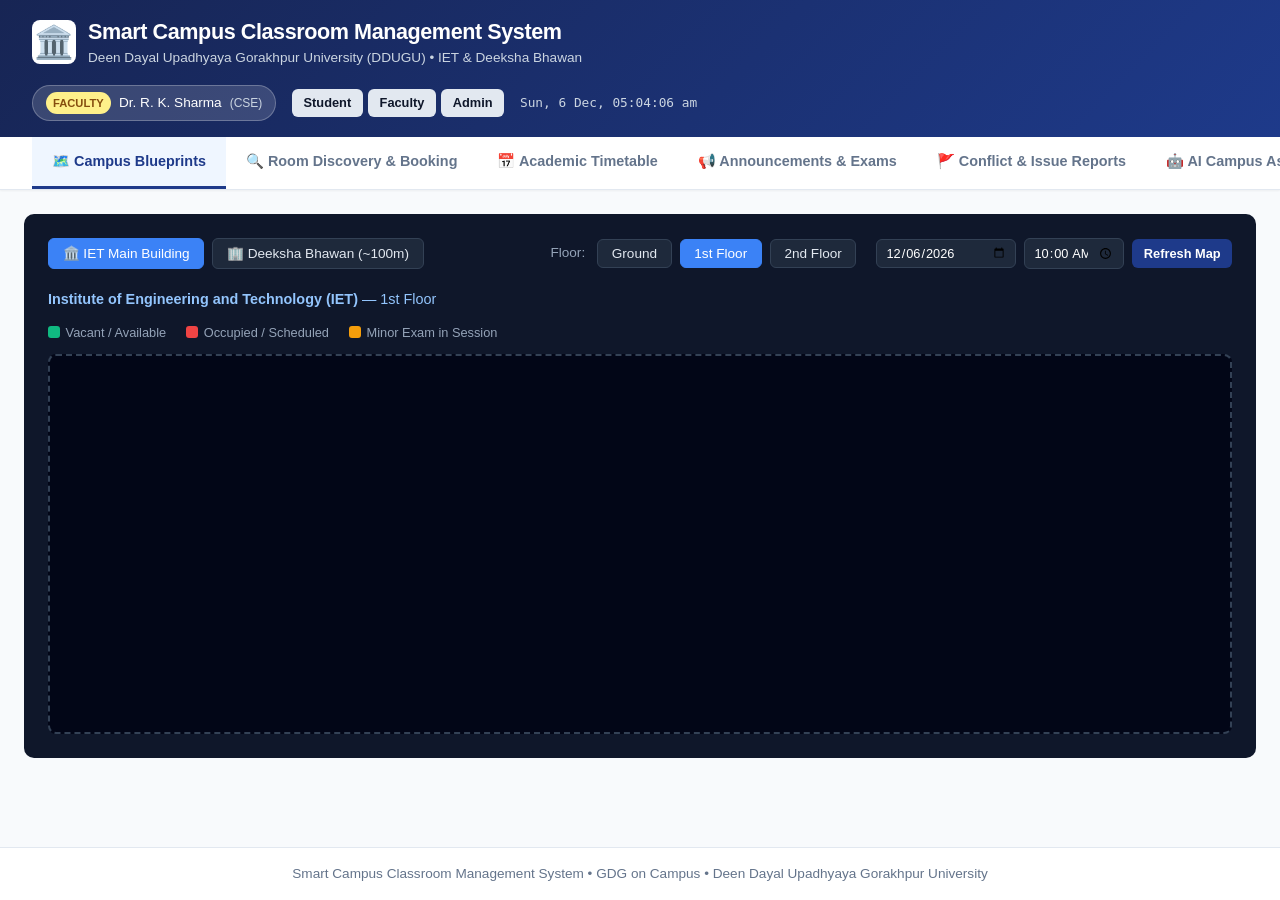
==== static/index.html @ 4588c0b4 "feat: complete Smart Campus Classroom Management System with conflict prevention and blueprints" ====
<!DOCTYPE html>
<html lang="en">
<head>
  <meta charset="UTF-8">
  <meta name="viewport" content="width=device-width, initial-scale=1.0">
  <title>Smart Campus Classroom Management System | DDUGU IET</title>
  <link rel="stylesheet" href="/static/css/style.css">
  <link rel="icon" href="data:image/svg+xml,<svg xmlns=%22http://www.w3.org/2000/svg%22 viewBox=%220 0 100 100%22><text y=%22.9em%22 font-size=%2290%22>🏛️</text></svg>">
</head>
<body>

  <!-- Header -->
  <header class="header">
    <div class="header-top">
      <div class="brand">
        <div class="brand-logo">🏛️</div>
        <div class="brand-text">
          <h1>Smart Campus Classroom Management System</h1>
          <p>Deen Dayal Upadhyaya Gorakhpur University (DDUGU) &bull; IET & Deeksha Bhawan</p>
        </div>
      </div>
      <div class="header-actions">
        <div class="user-badge">
          <span id="user-role-pill" class="role-pill role-faculty">FACULTY</span>
          <span id="user-display-name">Dr. R. K. Sharma</span>
          <span id="user-branch-display" style="font-size:0.75rem; color:#cbd5e1;">(CSE)</span>
        </div>
        <div style="display:flex; gap:0.35rem;">
          <button class="btn btn-sm btn-secondary" onclick="loginAs('student')" title="Switch to Student Persona">Student</button>
          <button class="btn btn-sm btn-secondary" onclick="loginAs('faculty')" title="Switch to Faculty Persona">Faculty</button>
          <button class="btn btn-sm btn-secondary" onclick="loginAs('admin')" title="Switch to Admin Persona">Admin</button>
        </div>
        <div id="live-clock" style="font-size:0.8rem; color:#cbd5e1; font-family:monospace;"></div>
      </div>
    </div>
  </header>

  <!-- Navigation Tabs -->
  <nav class="nav-tabs">
    <div class="nav-tab active" data-tab="tab-blueprints">🗺️ Campus Blueprints</div>
    <div class="nav-tab" data-tab="tab-booking">🔍 Room Discovery & Booking</div>
    <div class="nav-tab" data-tab="tab-timetable">📅 Academic Timetable</div>
    <div class="nav-tab" data-tab="tab-notices">📢 Announcements & Exams</div>
    <div class="nav-tab" data-tab="tab-reports">🚩 Conflict & Issue Reports</div>
    <div class="nav-tab" data-tab="tab-ai">🤖 AI Campus Assistant</div>
    <div class="nav-tab" data-tab="tab-audit">📜 Audit Log & History</div>
  </nav>

  <!-- Main Container -->
  <main class="container">

    <!-- ==================== TAB 1: BLUEPRINTS ==================== -->
    <div id="tab-blueprints" class="tab-pane active">
      <div class="blueprint-wrapper">
        <div class="blueprint-toolbar">
          <div style="display:flex; gap:0.5rem; align-items:center;">
            <button class="floor-btn building-tab-btn active" data-building="IET" onclick="selectBuilding('IET')">
              🏛️ IET Main Building
            </button>
            <button class="floor-btn building-tab-btn" data-building="DEEKSHA_BHAWAN" onclick="selectBuilding('DEEKSHA_BHAWAN')">
              🏢 Deeksha Bhawan (~100m)
            </button>
          </div>

          <div style="display:flex; gap:0.75rem; align-items:center; flex-wrap:wrap;">
            <label style="font-size:0.85rem; color:#94a3b8;">Floor:</label>
            <div id="floor-buttons-container" class="floor-selector">
              <button class="floor-btn" onclick="selectFloor('Ground')">Ground</button>
              <button class="floor-btn active" onclick="selectFloor('1st Floor')">1st Floor</button>
              <button class="floor-btn" onclick="selectFloor('2nd Floor')">2nd Floor</button>
            </div>
            <div style="display:flex; align-items:center; gap:0.5rem; margin-left:0.5rem;">
              <input type="date" id="bp-date-filter" class="form-control" style="width:140px; padding:0.3rem 0.5rem; font-size:0.8rem; background:#1e293b; color:white; border-color:#334155;">
              <input type="time" id="bp-time-filter" value="10:00" class="form-control" style="width:100px; padding:0.3rem 0.5rem; font-size:0.8rem; background:#1e293b; color:white; border-color:#334155;">
              <button class="btn btn-sm btn-primary" onclick="loadBlueprints()">Refresh Map</button>
            </div>
          </div>
        </div>

        <div id="blueprint-floor-info" style="font-size:0.9rem; color:#93c5fd; margin-bottom:0.75rem;">
          <strong>Institute of Engineering and Technology (IET)</strong> &mdash; 1st Floor
        </div>

        <div style="display:flex; gap:1.25rem; font-size:0.8rem; margin-bottom:0.75rem; color:#94a3b8;">
          <span style="display:flex; align-items:center; gap:0.35rem;"><span style="width:12px; height:12px; background:#10b981; border-radius:3px; display:inline-block;"></span> Vacant / Available</span>
          <span style="display:flex; align-items:center; gap:0.35rem;"><span style="width:12px; height:12px; background:#ef4444; border-radius:3px; display:inline-block;"></span> Occupied / Scheduled</span>
          <span style="display:flex; align-items:center; gap:0.35rem;"><span style="width:12px; height:12px; background:#f59e0b; border-radius:3px; display:inline-block;"></span> Minor Exam in Session</span>
        </div>

        <!-- Visual Room Nodes Canvas -->
        <div id="blueprint-rooms-container" class="blueprint-canvas">
          <!-- Room cards rendered dynamically -->
        </div>
      </div>
    </div>

    <!-- ==================== TAB 2: ROOM DISCOVERY & BOOKING ==================== -->
    <div id="tab-booking" class="tab-pane">
      <div class="grid-2">
        <!-- Search Availability Panel -->
        <div class="card">
          <div class="card-header">
            <h3 class="card-title">🔍 Search Room Availability</h3>
          </div>
          <form onsubmit="event.preventDefault(); searchAvailability();">
            <div style="display:grid; grid-template-columns: 1fr 1fr; gap:0.75rem;">
              <div class="form-group">
                <label>Date</label>
                <input type="date" id="avail-date" class="form-control" required>
              </div>
              <div class="form-group">
                <label>Start Time</label>
                <input type="time" id="avail-time" value="10:00" class="form-control" required>
              </div>
            </div>

            <div style="display:grid; grid-template-columns: 1fr 1fr; gap:0.75rem;">
              <div class="form-group">
                <label>Duration (Minutes)</label>
                <select id="avail-duration" class="form-control">
                  <option value="60">60 mins (1 Hour)</option>
                  <option value="90">90 mins (1.5 Hours)</option>
                  <option value="120">120 mins (2 Hours)</option>
                  <option value="180">180 mins (3 Hours)</option>
                </select>
              </div>
              <div class="form-group">
                <label>Required Capacity</label>
                <input type="number" id="avail-capacity" placeholder="e.g. 75" class="form-control">
              </div>
            </div>

            <div style="display:grid; grid-template-columns: 1fr 1fr; gap:0.75rem;">
              <div class="form-group">
                <label>Building</label>
                <select id="avail-building" class="form-control">
                  <option value="ALL">All Buildings (IET & DB)</option>
                  <option value="IET">IET Main Building</option>
                  <option value="DEEKSHA_BHAWAN">Deeksha Bhawan (~100m)</option>
                </select>
              </div>
              <div class="form-group">
                <label>Room Type</label>
                <select id="avail-type" class="form-control">
                  <option value="ALL">All Types</option>
                  <option value="Classroom">Classroom</option>
                  <option value="Laboratory">Laboratory</option>
                  <option value="Seminar Hall">Seminar Hall</option>
                  <option value="Library">Library</option>
                </select>
              </div>
            </div>

            <button type="submit" class="btn btn-primary" style="width:100%;">
              Search Available Rooms
            </button>
          </form>

          <div id="avail-results-container" style="margin-top:1.25rem;">
            <!-- Results rendered dynamically -->
          </div>
        </div>

        <!-- Faculty Booking Form -->
        <div class="card" id="booking-form-card">
          <div class="card-header">
            <h3 class="card-title">📝 Faculty Room Reservation</h3>
            <span class="badge" style="background:#dbeafe; color:#1e40af;">Conflict Protected</span>
          </div>

          <div id="booking-conflict-alert" style="display:none;"></div>

          <form id="booking-form" onsubmit="handleBookingSubmit(event);">
            <div class="form-group">
              <label>Room Identifier *</label>
              <select id="book-room-id" class="form-control" required>
                <optgroup label="IET Main - Ground Floor">
                  <option value="IET-G-LIB">Library & Reading Hall (Cap: 180)</option>
                  <option value="IET-G-PC">Placement & Training Cell (Cap: 30)</option>
                </optgroup>
                <optgroup label="IET Main - 1st Floor (Labs & Classrooms)">
                  <option value="IET-1-CSE-LAB">CSE Lab (IET16) (Cap: 45)</option>
                  <option value="IET-1-IT-LAB">IT Lab (IET15) (Cap: 45)</option>
                  <option value="IET-1-ECE-LAB">ECE Lab (IET14) (Cap: 40)</option>
                  <option value="IET-1-ME-LAB">ME Lab (IET22) (Cap: 40)</option>
                  <option value="IET-1-17" selected>Classroom IET 17 (Cap: 75)</option>
                  <option value="IET-1-18">Classroom IET 18 (Cap: 75)</option>
                  <option value="IET-1-19">Classroom IET 19 (Cap: 75)</option>
                  <option value="IET-1-20">Classroom IET 20 (Cap: 75)</option>
                </optgroup>
                <optgroup label="IET Main - 2nd Floor">
                  <option value="IET-2-32">Seminar Hall IET 32 (Cap: 200)</option>
                  <option value="IET-2-24">Classroom IET 24 (Cap: 75)</option>
                  <option value="IET-2-25">Classroom IET 25 (Cap: 75)</option>
                  <option value="IET-2-28">Classroom IET 28 (Cap: 75)</option>
                  <option value="IET-2-29">Classroom IET 29 (Cap: 75)</option>
                  <option value="IET-2-30">Classroom IET 30 (Cap: 75)</option>
                  <option value="IET-2-23">Classroom IET 23 (Cap: 75)</option>
                </optgroup>
                <optgroup label="Deeksha Bhawan (~100m from IET)">
                  <option value="DB-G-LH01">Lecture Hall LH01 (Cap: 85)</option>
                  <option value="DB-G-LH02">Lecture Hall LH02 (Cap: 85)</option>
                  <option value="DB-G-LH03">Lecture Hall LH03 (Cap: 80)</option>
                  <option value="DB-G-LH04">Lecture Hall LH04 (Cap: 80)</option>
                  <option value="DB-G-LH05">Lecture Hall LH05 (Cap: 90)</option>
                  <option value="DB-G-LH06">Lecture Hall LH06 (Cap: 85)</option>
                  <option value="DB-G-LH07">Lecture Hall LH07 (Cap: 85)</option>
                  <option value="DB-1-LH08">Lecture Hall LH08 (Cap: 90)</option>
                  <option value="DB-1-LH09">Lecture Hall LH09 (Cap: 85)</option>
                  <option value="DB-1-LH10">Lecture Hall LH10 (Cap: 80)</option>
                  <option value="DB-1-LH11">Lecture Hall LH11 (Cap: 80)</option>
                  <option value="DB-1-LH12">Lecture Hall LH12 (Cap: 90)</option>
                  <option value="DB-1-LH13">Lecture Hall LH13 (Cap: 85)</option>
                  <option value="DB-1-LH14">Lecture Hall LH14 (Cap: 85)</option>
                </optgroup>
              </select>
            </div>

            <div class="form-group">
              <label>Event / Course Title *</label>
              <input type="text" id="book-title" placeholder="e.g. Minor Exam: Operating Systems" class="form-control" required>
            </div>

            <div style="display:grid; grid-template-columns: 1fr 1fr; gap:0.75rem;">
              <div class="form-group">
                <label>Purpose</label>
                <select id="book-purpose" class="form-control">
                  <option value="Minor Examination">Minor Examination</option>
                  <option value="Extra Lecture" selected>Extra Lecture</option>
                  <option value="Practical Session">Practical Session</option>
                  <option value="Seminar">Seminar</option>
                  <option value="Event">Event</option>
                </select>
              </div>
              <div class="form-group">
                <label>Expected Students</label>
                <input type="number" id="book-expected-students" value="75" class="form-control" required>
              </div>
            </div>

            <div style="display:grid; grid-template-columns: 1fr 1fr 1fr; gap:0.75rem;">
              <div class="form-group">
                <label>Date *</label>
                <input type="date" id="book-date" class="form-control" required>
              </div>
              <div class="form-group">
                <label>Start Time *</label>
                <input type="time" id="book-start-time" value="10:00" class="form-control" required>
              </div>
              <div class="form-group">
                <label>Duration</label>
                <select id="book-duration" class="form-control">
                  <option value="60">60 mins</option>
                  <option value="90">90 mins</option>
                  <option value="120" selected>120 mins</option>
                  <option value="180">180 mins</option>
                </select>
              </div>
            </div>

            <div style="display:grid; grid-template-columns: 1fr 1fr 1fr; gap:0.75rem;">
              <div class="form-group">
                <label>Target Branch</label>
                <select id="book-branch" class="form-control">
                  <option value="CSE">CSE (~150)</option>
                  <option value="AI ML">AI ML (~150)</option>
                  <option value="AI DS">AI DS (~75)</option>
                  <option value="ECE">ECE (~75)</option>
                  <option value="ME">ME (~75)</option>
                  <option value="IT">IT (~75)</option>
                  <option value="ALL">All Branches</option>
                </select>
              </div>
              <div class="form-group">
                <label>Academic Year</label>
                <select id="book-year" class="form-control">
                  <option value="1">1st Year</option>
                  <option value="2">2nd Year</option>
                  <option value="3" selected>3rd Year</option>
                  <option value="4">4th Year</option>
                  <option value="0">All Years</option>
                </select>
              </div>
              <div class="form-group">
                <label>Section</label>
                <select id="book-section" class="form-control">
                  <option value="A">Section A</option>
                  <option value="B">Section B</option>
                  <option value="ALL" selected>All Sections</option>
                </select>
              </div>
            </div>

            <div class="form-group">
              <label>Special Instructions / Notes</label>
              <textarea id="book-notes" rows="2" placeholder="e.g. Projector required, seating with roll number tags" class="form-control"></textarea>
            </div>

            <div class="form-group" style="display:flex; align-items:center; gap:0.5rem;">
              <input type="checkbox" id="book-is-test" checked>
              <label for="book-is-test" style="margin-bottom:0; font-weight:normal; font-size:0.85rem; color:#64748b;">
                Mark as Test Data (Clearly identified in system as per competition instructions)
              </label>
            </div>

            <button type="submit" class="btn btn-primary" style="width:100%;">
              Confirm Room Booking
            </button>
          </form>
        </div>
      </div>
    </div>

    <!-- ==================== TAB 3: ACADEMIC TIMETABLE ==================== -->
    <div id="tab-timetable" class="tab-pane">
      <div class="card">
        <div class="card-header">
          <h3 class="card-title">📅 Academic Schedule & Timetable (Student Portal)</h3>
          <div style="display:flex; gap:0.5rem;">
            <select id="tt-branch" class="form-control" style="width:130px;" onchange="loadTimetable()">
              <option value="CSE" selected>CSE</option>
              <option value="AI ML">AI ML</option>
              <option value="AI DS">AI DS</option>
              <option value="ECE">ECE</option>
              <option value="ME">ME</option>
              <option value="IT">IT</option>
              <option value="ALL">All Branches</option>
            </select>
            <select id="tt-year" class="form-control" style="width:110px;" onchange="loadTimetable()">
              <option value="1">1st Year</option>
              <option value="2">2nd Year</option>
              <option value="3" selected>3rd Year</option>
              <option value="4">4th Year</option>
              <option value="0">All Years</option>
            </select>
            <select id="tt-section" class="form-control" style="width:110px;" onchange="loadTimetable()">
              <option value="A" selected>Section A</option>
              <option value="B">Section B</option>
              <option value="ALL">All Sections</option>
            </select>
            <button class="btn btn-secondary btn-sm" onclick="loadTimetable()">Refresh</button>
            <button class="btn btn-primary btn-sm" onclick="downloadTimetable('csv')">📥 Export CSV</button>
            <button class="btn btn-secondary btn-sm" onclick="downloadTimetable('json')">Export JSON</button>
          </div>
        </div>

        <div class="table-responsive">
          <table>
            <thead>
              <tr>
                <th>Date</th>
                <th>Time Slot</th>
                <th>Room & Location</th>
                <th>Subject / Title</th>
                <th>Purpose</th>
                <th>Faculty / In-Charge</th>
              </tr>
            </thead>
            <tbody id="timetable-tbody">
              <!-- Rendered dynamically -->
            </tbody>
          </table>
        </div>
      </div>
    </div>

    <!-- ==================== TAB 4: NOTICES ==================== -->
    <div id="tab-notices" class="tab-pane">
      <div class="grid-2">
        <div>
          <h3 style="font-size:1.2rem; color:var(--primary-dark); margin-bottom:1rem;">
            📢 Official Campus Notices & Minor Exam Bulletins
          </h3>
          <div id="notices-feed">
            <!-- Notices rendered dynamically -->
          </div>
        </div>

        <!-- Post Notice Card (Faculty & Admin) -->
        <div class="card faculty-only">
          <div class="card-header">
            <h3 class="card-title">✍️ Publish Schedule Update / Examination Notice</h3>
          </div>
          <form id="notice-form" onsubmit="handleNoticeSubmit(event);">
            <div class="form-group">
              <label>Notice Headline *</label>
              <input type="text" id="notice-title" placeholder="e.g. NSS Minor Examination Hall Allotment" class="form-control" required>
            </div>
            <div style="display:grid; grid-template-columns: 1fr 1fr; gap:0.75rem;">
              <div class="form-group">
                <label>Notice Category</label>
                <select id="notice-type" class="form-control">
                  <option value="EXAM_SCHEDULE">Examination Notice</option>
                  <option value="RESCHEDULING">Rescheduled Lecture</option>
                  <option value="CANCELLATION">Class Cancellation</option>
                  <option value="GENERAL">General Bulletin</option>
                </select>
              </div>
              <div class="form-group">
                <label>Priority</label>
                <select id="notice-priority" class="form-control">
                  <option value="NORMAL">Normal</option>
                  <option value="HIGH">High Priority</option>
                  <option value="URGENT">URGENT (Action Required)</option>
                </select>
              </div>
            </div>

            <div style="display:grid; grid-template-columns: 1fr 1fr; gap:0.75rem;">
              <div class="form-group">
                <label>Target Branch</label>
                <select id="notice-branch" class="form-control">
                  <option value="ALL">All Branches</option>
                  <option value="CSE">CSE</option>
                  <option value="AI ML">AI ML</option>
                  <option value="AI DS">AI DS</option>
                  <option value="ECE">ECE</option>
                  <option value="ME">ME</option>
                  <option value="IT">IT</option>
                </select>
              </div>
              <div class="form-group">
                <label>Target Year</label>
                <select id="notice-year" class="form-control">
                  <option value="0">All Years</option>
                  <option value="1">1st Year</option>
                  <option value="2">2nd Year</option>
                  <option value="3">3rd Year</option>
                  <option value="4">4th Year</option>
                </select>
              </div>
            </div>

            <div class="form-group">
              <label>Detailed Announcement Text *</label>
              <textarea id="notice-content" rows="4" placeholder="Specify room numbers (e.g. Deeksha Bhawan LH01), batch timings, and required documents..." class="form-control" required></textarea>
            </div>

            <button type="submit" class="btn btn-primary" style="width:100%;">
              Publish Campus Announcement
            </button>
          </form>
        </div>
      </div>
    </div>

    <!-- ==================== TAB 5: STUDENT REPORTS & GRIEVANCES ==================== -->
    <div id="tab-reports" class="tab-pane">
      <div class="grid-2">
        <div class="card">
          <div class="card-header">
            <h3 class="card-title">🚩 Report Outdated / Conflicting Schedule</h3>
          </div>
          <p style="font-size:0.85rem; color:#64748b; margin-bottom:1rem;">
            Notice a schedule clash or outdated classroom assignment? Submit a grievance report so academic coordinators can resolve it immediately without conflicting bookings.
          </p>
          <form id="report-form" onsubmit="handleStudentReportSubmit(event);">
            <div class="form-group">
              <label>Issue Title *</label>
              <input type="text" id="rep-title" placeholder="e.g. Exam room changed to LH02 but notice says LH01" class="form-control" required>
            </div>
            <div class="form-group">
              <label>Issue Type</label>
              <select id="rep-type" class="form-control">
                <option value="OVERLAPPING_SCHEDULE">Two Classes Scheduled at Same Time</option>
                <option value="EXAM_CLASH">Minor Examination Clash</option>
                <option value="OUTDATED_NOTICE">Outdated Notice Information</option>
                <option value="ROOM_UNAVAILABLE">Room Locked / Occupied by Unknown Group</option>
                <option value="OTHER">Other Discrepancy</option>
              </select>
            </div>
            <div class="form-group">
              <label>Detailed Description *</label>
              <textarea id="rep-desc" rows="3" placeholder="Provide course code, professors involved, and observed discrepancy..." class="form-control" required></textarea>
            </div>
            <button type="submit" class="btn btn-primary" style="width:100%;">
              Submit Conflict Report
            </button>
          </form>
        </div>

        <div class="card">
          <div class="card-header">
            <h3 class="card-title">📋 Active Conflict Reports & Responses</h3>
            <button class="btn btn-sm btn-secondary" onclick="loadReports()">Refresh</button>
          </div>
          <div id="reports-list">
            <!-- Reports rendered dynamically -->
          </div>
        </div>
      </div>
    </div>

    <!-- ==================== TAB 6: AI CAMPUS ASSISTANT ==================== -->
    <div id="tab-ai" class="tab-pane">
      <div class="card" style="max-width:900px; margin:0 auto;">
        <div class="card-header">
          <h3 class="card-title">🤖 AI Smart Scheduling & Natural Language Query</h3>
        </div>
        <p style="font-size:0.85rem; color:#64748b; margin-bottom:1rem;">
          Query room availability, calculate optimal allocations based on batch sizes, and find overflow rooms in Deeksha Bhawan using natural language.
        </p>

        <div style="display:flex; gap:0.5rem; margin-bottom:1rem;">
          <input type="text" id="ai-prompt-input" placeholder="e.g. Find a classroom for 75 CSE students tomorrow at 10 AM..." class="form-control">
          <button class="btn btn-primary" onclick="askAI()">Ask AI</button>
        </div>

        <div style="margin-bottom:1.25rem;">
          <span style="font-size:0.8rem; color:#64748b; font-weight:600;">Quick Test Queries:</span>
          <div style="display:flex; gap:0.5rem; flex-wrap:wrap; margin-top:0.4rem;">
            <button class="btn btn-sm btn-secondary" onclick="askAI('Find a room for 75 CSE students tomorrow at 10:00 AM')">75 CSE Students at 10 AM</button>
            <button class="btn btn-sm btn-secondary" onclick="askAI('Where can we conduct 3rd year minor examination for 150 students?')">150 Students Minor Exam</button>
            <button class="btn btn-sm btn-secondary" onclick="askAI('Find a vacant lab for 40 students practical session')">40 Students Lab Session</button>
            <button class="btn btn-sm btn-secondary" onclick="askAI('Show available rooms in Deeksha Bhawan for 85 students')">Deeksha Bhawan Rooms</button>
          </div>
        </div>

        <div id="ai-response-box">
          <div style="text-align:center; color:#94a3b8; padding:2rem; background:#f8fafc; border-radius:8px;">
            Enter a prompt above or click one of the quick test queries to see AI-driven schedule optimization.
          </div>
        </div>
      </div>
    </div>

    <!-- ==================== TAB 7: AUDIT LOG ==================== -->
    <div id="tab-audit" class="tab-pane">
      <div class="card">
        <div class="card-header">
          <h3 class="card-title">📜 Accountability & Audit Trail</h3>
          <button class="btn btn-sm btn-secondary" onclick="loadAudit()">Refresh Audit</button>
        </div>
        <p style="font-size:0.85rem; color:#64748b; margin-bottom:1rem;">
          Maintains a complete timestamped history of all bookings, cancellations, rescheduling, and announcements to resolve misunderstandings.
        </p>
        <div id="audit-timeline" class="timeline">
          <!-- Rendered dynamically -->
        </div>
      </div>
    </div>

  </main>

  <!-- Room Details & Schedule Modal -->
  <div id="room-modal" class="modal">
    <div class="modal-content">
      <div class="modal-header">
        <h3 id="modal-room-title">Room Details</h3>
        <button class="modal-close" onclick="closeRoomModal()">&times;</button>
      </div>

      <div style="display:grid; grid-template-columns: 1fr 1fr; gap:0.75rem; margin-bottom:1rem; font-size:0.9rem;">
        <div><strong>Location:</strong> <span id="modal-room-building"></span></div>
        <div><strong>Seating Capacity:</strong> <span id="modal-room-capacity"></span></div>
        <div><strong>Room Type:</strong> <span id="modal-room-type"></span></div>
        <div><strong>Permitted Uses:</strong> <span id="modal-room-permitted"></span></div>
      </div>

      <div style="margin-bottom:1rem; font-size:0.85rem; background:#f8fafc; padding:0.75rem; border-radius:6px;">
        <strong>Installed Facilities:</strong> <span id="modal-room-facilities"></span>
      </div>

      <h4 style="font-size:1rem; margin-bottom:0.5rem; color:var(--primary);">Upcoming Room Schedule:</h4>
      <div class="table-responsive" style="max-height:200px; overflow-y:auto; margin-bottom:1.25rem;">
        <table>
          <thead>
            <tr>
              <th>Date</th>
              <th>Time</th>
              <th>Title</th>
              <th>Faculty</th>
              <th>Purpose</th>
            </tr>
          </thead>
          <tbody id="modal-room-schedule"></tbody>
        </table>
      </div>

      <div style="display:flex; justify-content:flex-end; gap:0.75rem;">
        <button class="btn btn-secondary" onclick="closeRoomModal()">Close</button>
        <button class="btn btn-primary" onclick="quickBookFromModal()">Reserve This Room</button>
      </div>
    </div>
  </div>

  <!-- Footer -->
  <footer class="footer">
    <p>Smart Campus Classroom Management System &bull; GDG on Campus &bull; Deen Dayal Upadhyaya Gorakhpur University</p>
  </footer>

  <script src="/static/js/app.js"></script>
</body>
</html>
---- static/css/style.css ----
:root {
  --primary: #1e3a8a;
  --primary-light: #3b82f6;
  --primary-dark: #172554;
  --secondary: #0d9488;
  --accent: #f59e0b;
  --danger: #ef4444;
  --success: #10b981;
  --warning: #f59e0b;
  --bg: #f8fafc;
  --card-bg: #ffffff;
  --text-main: #0f172a;
  --text-muted: #64748b;
  --border: #e2e8f0;
  --shadow: 0 4px 6px -1px rgb(0 0 0 / 0.1), 0 2px 4px -2px rgb(0 0 0 / 0.1);
  --shadow-lg: 0 10px 15px -3px rgb(0 0 0 / 0.1), 0 4px 6px -4px rgb(0 0 0 / 0.1);
}

* {
  box-sizing: border-box;
  margin: 0;
  padding: 0;
  font-family: -apple-system, BlinkMacSystemFont, "Segoe UI", Roboto, Helvetica, Arial, sans-serif;
}

body {
  background-color: var(--bg);
  color: var(--text-main);
  line-height: 1.5;
  min-height: 100vh;
  display: flex;
  flex-direction: column;
}

/* Header */
.header {
  background: linear-gradient(135deg, var(--primary-dark) 0%, var(--primary) 100%);
  color: white;
  padding: 1rem 2rem;
  box-shadow: var(--shadow);
}

.header-top {
  display: flex;
  justify-content: space-between;
  align-items: center;
  flex-wrap: wrap;
  gap: 1rem;
}

.brand {
  display: flex;
  align-items: center;
  gap: 0.75rem;
}

.brand-logo {
  font-size: 2rem;
  background: white;
  border-radius: 8px;
  width: 44px;
  height: 44px;
  display: flex;
  align-items: center;
  justify-content: center;
}

.brand-text h1 {
  font-size: 1.35rem;
  font-weight: 700;
  letter-spacing: -0.02em;
}

.brand-text p {
  font-size: 0.85rem;
  color: #cbd5e1;
}

.header-actions {
  display: flex;
  align-items: center;
  gap: 1rem;
}

.user-badge {
  background: rgba(255, 255, 255, 0.15);
  border: 1px solid rgba(255, 255, 255, 0.25);
  padding: 0.4rem 0.8rem;
  border-radius: 20px;
  font-size: 0.85rem;
  display: flex;
  align-items: center;
  gap: 0.5rem;
}

.role-pill {
  font-size: 0.7rem;
  font-weight: 700;
  padding: 0.15rem 0.45rem;
  border-radius: 12px;
  text-transform: uppercase;
}

.role-faculty { background: #fef08a; color: #854d0e; }
.role-student { background: #bae6fd; color: #0369a1; }
.role-admin { background: #fbcfe8; color: #9d174d; }

/* Navigation Tabs */
.nav-tabs {
  display: flex;
  background: #ffffff;
  border-bottom: 1px solid var(--border);
  padding: 0 2rem;
  overflow-x: auto;
  box-shadow: 0 1px 2px 0 rgb(0 0 0 / 0.05);
}

.nav-tab {
  padding: 0.85rem 1.25rem;
  font-weight: 600;
  font-size: 0.9rem;
  color: var(--text-muted);
  cursor: pointer;
  border-bottom: 3px solid transparent;
  display: flex;
  align-items: center;
  gap: 0.5rem;
  white-space: nowrap;
  transition: all 0.2s ease;
}

.nav-tab:hover {
  color: var(--primary);
  background: #f1f5f9;
}

.nav-tab.active {
  color: var(--primary);
  border-bottom-color: var(--primary);
  background: #eff6ff;
}

/* Container */
.container {
  max-width: 1400px;
  width: 100%;
  margin: 1.5rem auto;
  padding: 0 1.5rem;
  flex: 1;
}

.tab-pane {
  display: none;
}

.tab-pane.active {
  display: block;
  animation: fadeIn 0.25s ease-in-out;
}

@keyframes fadeIn {
  from { opacity: 0; transform: translateY(4px); }
  to { opacity: 1; transform: translateY(0); }
}

/* Cards & Layout */
.grid-2 {
  display: grid;
  grid-template-columns: 1fr 1fr;
  gap: 1.5rem;
}

.grid-3 {
  display: grid;
  grid-template-columns: repeat(auto-fit, minmax(320px, 1fr));
  gap: 1.25rem;
}

.card {
  background: var(--card-bg);
  border: 1px solid var(--border);
  border-radius: 10px;
  padding: 1.25rem;
  box-shadow: var(--shadow);
}

.card-header {
  display: flex;
  justify-content: space-between;
  align-items: center;
  margin-bottom: 1rem;
  padding-bottom: 0.75rem;
  border-bottom: 1px solid var(--border);
}

.card-title {
  font-size: 1.1rem;
  font-weight: 700;
  color: var(--primary-dark);
  display: flex;
  align-items: center;
  gap: 0.5rem;
}

/* Blueprint Visualizer */
.blueprint-wrapper {
  background: #0f172a;
  border-radius: 10px;
  padding: 1.5rem;
  color: white;
  position: relative;
  overflow: hidden;
}

.blueprint-toolbar {
  display: flex;
  justify-content: space-between;
  align-items: center;
  margin-bottom: 1.25rem;
  flex-wrap: wrap;
  gap: 1rem;
}

.floor-selector {
  display: flex;
  gap: 0.5rem;
  flex-wrap: wrap;
}

.floor-btn {
  background: #1e293b;
  border: 1px solid #334155;
  color: #e2e8f0;
  padding: 0.4rem 0.85rem;
  border-radius: 6px;
  cursor: pointer;
  font-size: 0.85rem;
  font-weight: 500;
}

.floor-btn.active {
  background: var(--primary-light);
  border-color: var(--primary-light);
  color: white;
}

.blueprint-canvas {
  background: #020617;
  border: 2px dashed #334155;
  border-radius: 8px;
  min-height: 380px;
  position: relative;
  padding: 1rem;
  display: flex;
  flex-wrap: wrap;
  gap: 1rem;
  align-content: flex-start;
}

.room-node {
  background: #1e293b;
  border: 2px solid #3b82f6;
  border-radius: 8px;
  padding: 0.75rem;
  min-width: 130px;
  cursor: pointer;
  transition: all 0.2s ease;
  position: relative;
}

.room-node:hover {
  transform: translateY(-2px);
  box-shadow: 0 4px 12px rgba(59, 130, 246, 0.4);
}

.room-node.vacant {
  border-color: #10b981;
  background: rgba(16, 185, 129, 0.1);
}

.room-node.occupied {
  border-color: #ef4444;
  background: rgba(239, 68, 68, 0.15);
}

.room-node .code {
  font-weight: 700;
  font-size: 1rem;
}

.room-node .meta {
  font-size: 0.75rem;
  color: #94a3b8;
  margin-top: 0.25rem;
}

.room-node .status-tag {
  display: inline-block;
  font-size: 0.65rem;
  font-weight: 700;
  padding: 0.1rem 0.4rem;
  border-radius: 4px;
  margin-top: 0.4rem;
  text-transform: uppercase;
}

.status-vacant { background: #065f46; color: #a7f3d0; }
.status-occupied { background: #991b1b; color: #fecaca; }

/* Buttons & Inputs */
.btn {
  display: inline-flex;
  align-items: center;
  justify-content: center;
  gap: 0.5rem;
  padding: 0.55rem 1.1rem;
  font-size: 0.9rem;
  font-weight: 600;
  border-radius: 6px;
  border: 1px solid transparent;
  cursor: pointer;
  transition: all 0.2s ease;
  text-decoration: none;
}

.btn-primary { background: var(--primary); color: white; }
.btn-primary:hover { background: var(--primary-dark); }

.btn-secondary { background: #e2e8f0; color: var(--text-main); }
.btn-secondary:hover { background: #cbd5e1; }

.btn-danger { background: var(--danger); color: white; }
.btn-danger:hover { background: #dc2626; }

.btn-success { background: var(--success); color: white; }
.btn-success:hover { background: #059669; }

.btn-sm { padding: 0.35rem 0.65rem; font-size: 0.8rem; }

.form-group {
  margin-bottom: 1rem;
}

.form-group label {
  display: block;
  font-size: 0.85rem;
  font-weight: 600;
  margin-bottom: 0.35rem;
  color: #334155;
}

.form-control {
  width: 100%;
  padding: 0.55rem 0.75rem;
  font-size: 0.9rem;
  border: 1px solid var(--border);
  border-radius: 6px;
  background: white;
  transition: border-color 0.2s;
}

.form-control:focus {
  outline: none;
  border-color: var(--primary-light);
  box-shadow: 0 0 0 3px rgba(59, 130, 246, 0.15);
}

/* Modals */
.modal {
  display: none;
  position: fixed;
  inset: 0;
  background: rgba(0, 0, 0, 0.55);
  backdrop-filter: blur(2px);
  z-index: 1000;
  align-items: center;
  justify-content: center;
  padding: 1.5rem;
}

.modal.active {
  display: flex;
}

.modal-content {
  background: white;
  border-radius: 12px;
  max-width: 650px;
  width: 100%;
  max-height: 90vh;
  overflow-y: auto;
  box-shadow: var(--shadow-lg);
  padding: 1.5rem;
}

.modal-header {
  display: flex;
  justify-content: space-between;
  align-items: center;
  margin-bottom: 1.25rem;
  border-bottom: 1px solid var(--border);
  padding-bottom: 0.75rem;
}

.modal-header h3 {
  font-size: 1.25rem;
  color: var(--primary-dark);
}

.modal-close {
  background: none;
  border: none;
  font-size: 1.5rem;
  cursor: pointer;
  color: var(--text-muted);
}

/* Alternative Room Box */
.alternative-box {
  background: #f8fafc;
  border: 1px solid #cbd5e1;
  border-radius: 8px;
  padding: 1rem;
  margin-top: 1rem;
}

.alt-item {
  display: flex;
  justify-content: space-between;
  align-items: center;
  background: white;
  border: 1px solid var(--border);
  border-radius: 6px;
  padding: 0.75rem 1rem;
  margin-top: 0.5rem;
}

.alt-score {
  background: #dcfce7;
  color: #166534;
  font-size: 0.75rem;
  font-weight: 700;
  padding: 0.2rem 0.5rem;
  border-radius: 4px;
}

/* Badges & Tables */
.badge {
  display: inline-block;
  padding: 0.2rem 0.55rem;
  font-size: 0.75rem;
  font-weight: 600;
  border-radius: 4px;
}

.badge-urgent { background: #fee2e2; color: #991b1b; }
.badge-exam { background: #fef3c7; color: #92400e; }
.badge-test { background: #f1f5f9; color: #475569; border: 1px dashed #94a3b8; }

.table-responsive {
  overflow-x: auto;
}

table {
  width: 100%;
  border-collapse: collapse;
  font-size: 0.9rem;
}

th, td {
  padding: 0.75rem 1rem;
  border-bottom: 1px solid var(--border);
  text-align: left;
}

th {
  background: #f8fafc;
  font-weight: 600;
  color: #475569;
}

tr:hover {
  background: #f8fafc;
}

/* Timeline & Feed */
.timeline {
  display: flex;
  flex-direction: column;
  gap: 1rem;
}

.timeline-item {
  border-left: 3px solid var(--primary-light);
  padding-left: 1rem;
  position: relative;
}

.timeline-item .meta {
  font-size: 0.75rem;
  color: var(--text-muted);
}

.timeline-item .title {
  font-weight: 600;
  font-size: 0.95rem;
}

/* Footer */
.footer {
  background: #ffffff;
  border-top: 1px solid var(--border);
  padding: 1rem 2rem;
  font-size: 0.85rem;
  color: var(--text-muted);
  text-align: center;
  margin-top: auto;
}
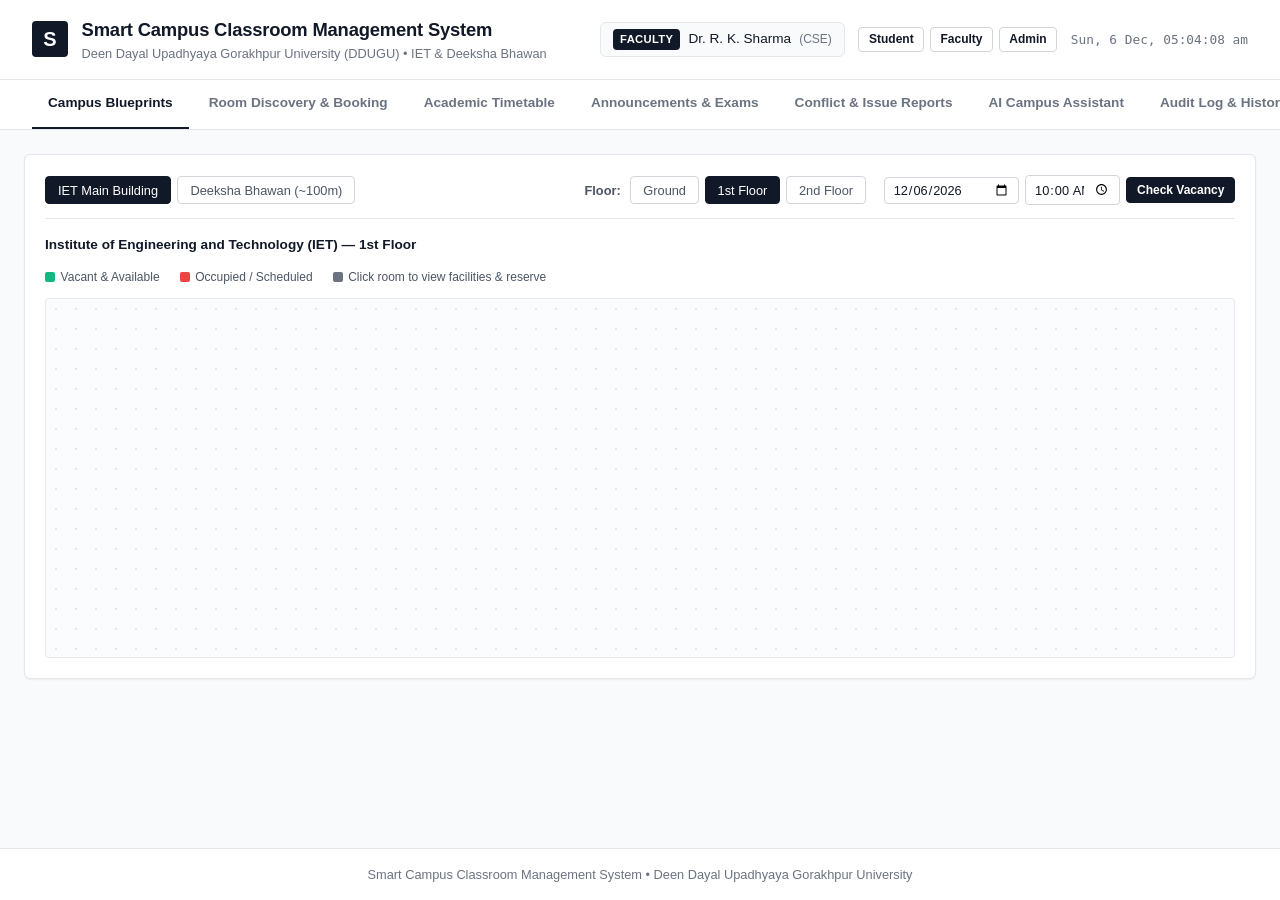
==== commit 1ead3c93: "style: minimalist black white and grey UI design with high legibility" ====
--- a/static/index.html
+++ b/static/index.html
@@ -13,7 +13,7 @@
   <header class="header">
     <div class="header-top">
       <div class="brand">
-        <div class="brand-logo">🏛️</div>
+        <div class="brand-logo">S</div>
         <div class="brand-text">
           <h1>Smart Campus Classroom Management System</h1>
           <p>Deen Dayal Upadhyaya Gorakhpur University (DDUGU) &bull; IET & Deeksha Bhawan</p>
@@ -23,27 +23,27 @@
         <div class="user-badge">
           <span id="user-role-pill" class="role-pill role-faculty">FACULTY</span>
           <span id="user-display-name">Dr. R. K. Sharma</span>
-          <span id="user-branch-display" style="font-size:0.75rem; color:#cbd5e1;">(CSE)</span>
+          <span id="user-branch-display" style="font-size:0.75rem; color:#6b7280;">(CSE)</span>
         </div>
         <div style="display:flex; gap:0.35rem;">
           <button class="btn btn-sm btn-secondary" onclick="loginAs('student')" title="Switch to Student Persona">Student</button>
           <button class="btn btn-sm btn-secondary" onclick="loginAs('faculty')" title="Switch to Faculty Persona">Faculty</button>
           <button class="btn btn-sm btn-secondary" onclick="loginAs('admin')" title="Switch to Admin Persona">Admin</button>
         </div>
-        <div id="live-clock" style="font-size:0.8rem; color:#cbd5e1; font-family:monospace;"></div>
+        <div id="live-clock"></div>
       </div>
     </div>
   </header>
 
   <!-- Navigation Tabs -->
   <nav class="nav-tabs">
-    <div class="nav-tab active" data-tab="tab-blueprints">🗺️ Campus Blueprints</div>
-    <div class="nav-tab" data-tab="tab-booking">🔍 Room Discovery & Booking</div>
-    <div class="nav-tab" data-tab="tab-timetable">📅 Academic Timetable</div>
-    <div class="nav-tab" data-tab="tab-notices">📢 Announcements & Exams</div>
-    <div class="nav-tab" data-tab="tab-reports">🚩 Conflict & Issue Reports</div>
-    <div class="nav-tab" data-tab="tab-ai">🤖 AI Campus Assistant</div>
-    <div class="nav-tab" data-tab="tab-audit">📜 Audit Log & History</div>
+    <div class="nav-tab active" data-tab="tab-blueprints">Campus Blueprints</div>
+    <div class="nav-tab" data-tab="tab-booking">Room Discovery & Booking</div>
+    <div class="nav-tab" data-tab="tab-timetable">Academic Timetable</div>
+    <div class="nav-tab" data-tab="tab-notices">Announcements & Exams</div>
+    <div class="nav-tab" data-tab="tab-reports">Conflict & Issue Reports</div>
+    <div class="nav-tab" data-tab="tab-ai">AI Campus Assistant</div>
+    <div class="nav-tab" data-tab="tab-audit">Audit Log & History</div>
   </nav>
 
   <!-- Main Container -->
@@ -53,38 +53,47 @@
     <div id="tab-blueprints" class="tab-pane active">
       <div class="blueprint-wrapper">
         <div class="blueprint-toolbar">
-          <div style="display:flex; gap:0.5rem; align-items:center;">
+          <div style="display:flex; gap:0.4rem; align-items:center;">
             <button class="floor-btn building-tab-btn active" data-building="IET" onclick="selectBuilding('IET')">
-              🏛️ IET Main Building
+              IET Main Building
             </button>
             <button class="floor-btn building-tab-btn" data-building="DEEKSHA_BHAWAN" onclick="selectBuilding('DEEKSHA_BHAWAN')">
-              🏢 Deeksha Bhawan (~100m)
+              Deeksha Bhawan (~100m)
             </button>
           </div>
 
-          <div style="display:flex; gap:0.75rem; align-items:center; flex-wrap:wrap;">
-            <label style="font-size:0.85rem; color:#94a3b8;">Floor:</label>
+          <div style="display:flex; gap:0.6rem; align-items:center; flex-wrap:wrap;">
+            <label style="font-size:0.8rem; font-weight:600; color:#4b5563;">Floor:</label>
             <div id="floor-buttons-container" class="floor-selector">
               <button class="floor-btn" onclick="selectFloor('Ground')">Ground</button>
               <button class="floor-btn active" onclick="selectFloor('1st Floor')">1st Floor</button>
               <button class="floor-btn" onclick="selectFloor('2nd Floor')">2nd Floor</button>
             </div>
-            <div style="display:flex; align-items:center; gap:0.5rem; margin-left:0.5rem;">
-              <input type="date" id="bp-date-filter" class="form-control" style="width:140px; padding:0.3rem 0.5rem; font-size:0.8rem; background:#1e293b; color:white; border-color:#334155;">
-              <input type="time" id="bp-time-filter" value="10:00" class="form-control" style="width:100px; padding:0.3rem 0.5rem; font-size:0.8rem; background:#1e293b; color:white; border-color:#334155;">
-              <button class="btn btn-sm btn-primary" onclick="loadBlueprints()">Refresh Map</button>
-            </div>
-          </div>
-        </div>
-
-        <div id="blueprint-floor-info" style="font-size:0.9rem; color:#93c5fd; margin-bottom:0.75rem;">
-          <strong>Institute of Engineering and Technology (IET)</strong> &mdash; 1st Floor
-        </div>
-
-        <div style="display:flex; gap:1.25rem; font-size:0.8rem; margin-bottom:0.75rem; color:#94a3b8;">
-          <span style="display:flex; align-items:center; gap:0.35rem;"><span style="width:12px; height:12px; background:#10b981; border-radius:3px; display:inline-block;"></span> Vacant / Available</span>
-          <span style="display:flex; align-items:center; gap:0.35rem;"><span style="width:12px; height:12px; background:#ef4444; border-radius:3px; display:inline-block;"></span> Occupied / Scheduled</span>
-          <span style="display:flex; align-items:center; gap:0.35rem;"><span style="width:12px; height:12px; background:#f59e0b; border-radius:3px; display:inline-block;"></span> Minor Exam in Session</span>
+            <div style="display:flex; align-items:center; gap:0.4rem; margin-left:0.5rem;">
+              <input type="date" id="bp-date-filter" class="form-control" style="width:135px; padding:0.25rem 0.5rem; font-size:0.8rem;">
+              <input type="time" id="bp-time-filter" value="10:00" class="form-control" style="width:95px; padding:0.25rem 0.5rem; font-size:0.8rem;">
+              <button class="btn btn-sm btn-primary" onclick="loadBlueprints()">Check Vacancy</button>
+            </div>
+          </div>
+        </div>
+
+        <div id="blueprint-floor-info" style="font-size:0.85rem; color:#111827; font-weight:600; margin-bottom:0.75rem;">
+          Institute of Engineering and Technology (IET) &mdash; 1st Floor
+        </div>
+
+        <div style="display:flex; gap:1.25rem; font-size:0.75rem; margin-bottom:0.75rem; color:#4b5563;">
+          <span style="display:flex; align-items:center; gap:0.35rem;">
+            <span style="width:10px; height:10px; background:#10b981; border-radius:2px; display:inline-block;"></span>
+            Vacant & Available
+          </span>
+          <span style="display:flex; align-items:center; gap:0.35rem;">
+            <span style="width:10px; height:10px; background:#ef4444; border-radius:2px; display:inline-block;"></span>
+            Occupied / Scheduled
+          </span>
+          <span style="display:flex; align-items:center; gap:0.35rem;">
+            <span style="width:10px; height:10px; background:#6b7280; border-radius:2px; display:inline-block;"></span>
+            Click room to view facilities & reserve
+          </span>
         </div>
 
         <!-- Visual Room Nodes Canvas -->
@@ -100,7 +109,7 @@
         <!-- Search Availability Panel -->
         <div class="card">
           <div class="card-header">
-            <h3 class="card-title">🔍 Search Room Availability</h3>
+            <h3 class="card-title">Search Room Availability</h3>
           </div>
           <form onsubmit="event.preventDefault(); searchAvailability();">
             <div style="display:grid; grid-template-columns: 1fr 1fr; gap:0.75rem;">
@@ -116,7 +125,7 @@
 
             <div style="display:grid; grid-template-columns: 1fr 1fr; gap:0.75rem;">
               <div class="form-group">
-                <label>Duration (Minutes)</label>
+                <label>Duration</label>
                 <select id="avail-duration" class="form-control">
                   <option value="60">60 mins (1 Hour)</option>
                   <option value="90">90 mins (1.5 Hours)</option>
@@ -125,14 +134,14 @@
                 </select>
               </div>
               <div class="form-group">
-                <label>Required Capacity</label>
+                <label>Required Capacity (Seats)</label>
                 <input type="number" id="avail-capacity" placeholder="e.g. 75" class="form-control">
               </div>
             </div>
 
             <div style="display:grid; grid-template-columns: 1fr 1fr; gap:0.75rem;">
               <div class="form-group">
-                <label>Building</label>
+                <label>Building Filter</label>
                 <select id="avail-building" class="form-control">
                   <option value="ALL">All Buildings (IET & DB)</option>
                   <option value="IET">IET Main Building</option>
@@ -140,7 +149,7 @@
                 </select>
               </div>
               <div class="form-group">
-                <label>Room Type</label>
+                <label>Room Category</label>
                 <select id="avail-type" class="form-control">
                   <option value="ALL">All Types</option>
                   <option value="Classroom">Classroom</option>
@@ -151,8 +160,8 @@
               </div>
             </div>
 
-            <button type="submit" class="btn btn-primary" style="width:100%;">
-              Search Available Rooms
+            <button type="submit" class="btn btn-primary" style="width:100%; margin-top:0.5rem;">
+              Find Vacant Rooms
             </button>
           </form>
 
@@ -164,8 +173,8 @@
         <!-- Faculty Booking Form -->
         <div class="card" id="booking-form-card">
           <div class="card-header">
-            <h3 class="card-title">📝 Faculty Room Reservation</h3>
-            <span class="badge" style="background:#dbeafe; color:#1e40af;">Conflict Protected</span>
+            <h3 class="card-title">Faculty Room Reservation</h3>
+            <span class="badge">Conflict Protected</span>
           </div>
 
           <div id="booking-conflict-alert" style="display:none;"></div>
@@ -217,8 +226,8 @@
             </div>
 
             <div class="form-group">
-              <label>Event / Course Title *</label>
-              <input type="text" id="book-title" placeholder="e.g. Minor Exam: Operating Systems" class="form-control" required>
+              <label>Course / Subject Title *</label>
+              <input type="text" id="book-title" placeholder="e.g. Operating Systems Minor Exam" class="form-control" required>
             </div>
 
             <div style="display:grid; grid-template-columns: 1fr 1fr; gap:0.75rem;">
@@ -298,8 +307,8 @@
 
             <div class="form-group" style="display:flex; align-items:center; gap:0.5rem;">
               <input type="checkbox" id="book-is-test" checked>
-              <label for="book-is-test" style="margin-bottom:0; font-weight:normal; font-size:0.85rem; color:#64748b;">
-                Mark as Test Data (Clearly identified in system as per competition instructions)
+              <label for="book-is-test" style="margin-bottom:0; font-weight:normal; font-size:0.8rem; color:#6b7280;">
+                Mark as Test Data (clearly identified in logs and timetable)
               </label>
             </div>
 
@@ -315,9 +324,9 @@
     <div id="tab-timetable" class="tab-pane">
       <div class="card">
         <div class="card-header">
-          <h3 class="card-title">📅 Academic Schedule & Timetable (Student Portal)</h3>
-          <div style="display:flex; gap:0.5rem;">
-            <select id="tt-branch" class="form-control" style="width:130px;" onchange="loadTimetable()">
+          <h3 class="card-title">Academic Schedule & Timetable (Student Portal)</h3>
+          <div style="display:flex; gap:0.4rem; flex-wrap:wrap;">
+            <select id="tt-branch" class="form-control" style="width:120px;" onchange="loadTimetable()">
               <option value="CSE" selected>CSE</option>
               <option value="AI ML">AI ML</option>
               <option value="AI DS">AI DS</option>
@@ -326,20 +335,20 @@
               <option value="IT">IT</option>
               <option value="ALL">All Branches</option>
             </select>
-            <select id="tt-year" class="form-control" style="width:110px;" onchange="loadTimetable()">
+            <select id="tt-year" class="form-control" style="width:105px;" onchange="loadTimetable()">
               <option value="1">1st Year</option>
               <option value="2">2nd Year</option>
               <option value="3" selected>3rd Year</option>
               <option value="4">4th Year</option>
               <option value="0">All Years</option>
             </select>
-            <select id="tt-section" class="form-control" style="width:110px;" onchange="loadTimetable()">
+            <select id="tt-section" class="form-control" style="width:105px;" onchange="loadTimetable()">
               <option value="A" selected>Section A</option>
               <option value="B">Section B</option>
               <option value="ALL">All Sections</option>
             </select>
             <button class="btn btn-secondary btn-sm" onclick="loadTimetable()">Refresh</button>
-            <button class="btn btn-primary btn-sm" onclick="downloadTimetable('csv')">📥 Export CSV</button>
+            <button class="btn btn-primary btn-sm" onclick="downloadTimetable('csv')">Export CSV</button>
             <button class="btn btn-secondary btn-sm" onclick="downloadTimetable('json')">Export JSON</button>
           </div>
         </div>
@@ -353,7 +362,7 @@
                 <th>Room & Location</th>
                 <th>Subject / Title</th>
                 <th>Purpose</th>
-                <th>Faculty / In-Charge</th>
+                <th>Faculty In-Charge</th>
               </tr>
             </thead>
             <tbody id="timetable-tbody">
@@ -368,8 +377,8 @@
     <div id="tab-notices" class="tab-pane">
       <div class="grid-2">
         <div>
-          <h3 style="font-size:1.2rem; color:var(--primary-dark); margin-bottom:1rem;">
-            📢 Official Campus Notices & Minor Exam Bulletins
+          <h3 style="font-size:1.05rem; font-weight:700; color:#111827; margin-bottom:0.85rem;">
+            Official Campus Notices & Minor Exam Bulletins
           </h3>
           <div id="notices-feed">
             <!-- Notices rendered dynamically -->
@@ -379,7 +388,7 @@
         <!-- Post Notice Card (Faculty & Admin) -->
         <div class="card faculty-only">
           <div class="card-header">
-            <h3 class="card-title">✍️ Publish Schedule Update / Examination Notice</h3>
+            <h3 class="card-title">Publish Schedule Update / Notice</h3>
           </div>
           <form id="notice-form" onsubmit="handleNoticeSubmit(event);">
             <div class="form-group">
@@ -388,7 +397,7 @@
             </div>
             <div style="display:grid; grid-template-columns: 1fr 1fr; gap:0.75rem;">
               <div class="form-group">
-                <label>Notice Category</label>
+                <label>Category</label>
                 <select id="notice-type" class="form-control">
                   <option value="EXAM_SCHEDULE">Examination Notice</option>
                   <option value="RESCHEDULING">Rescheduled Lecture</option>
@@ -433,7 +442,7 @@
 
             <div class="form-group">
               <label>Detailed Announcement Text *</label>
-              <textarea id="notice-content" rows="4" placeholder="Specify room numbers (e.g. Deeksha Bhawan LH01), batch timings, and required documents..." class="form-control" required></textarea>
+              <textarea id="notice-content" rows="4" placeholder="Specify room numbers (e.g. Deeksha Bhawan LH01), batch timings, and instructions..." class="form-control" required></textarea>
             </div>
 
             <button type="submit" class="btn btn-primary" style="width:100%;">
@@ -449,9 +458,9 @@
       <div class="grid-2">
         <div class="card">
           <div class="card-header">
-            <h3 class="card-title">🚩 Report Outdated / Conflicting Schedule</h3>
-          </div>
-          <p style="font-size:0.85rem; color:#64748b; margin-bottom:1rem;">
+            <h3 class="card-title">Report Outdated / Conflicting Schedule</h3>
+          </div>
+          <p style="font-size:0.8rem; color:#6b7280; margin-bottom:1rem;">
             Notice a schedule clash or outdated classroom assignment? Submit a grievance report so academic coordinators can resolve it immediately without conflicting bookings.
           </p>
           <form id="report-form" onsubmit="handleStudentReportSubmit(event);">
@@ -481,7 +490,7 @@
 
         <div class="card">
           <div class="card-header">
-            <h3 class="card-title">📋 Active Conflict Reports & Responses</h3>
+            <h3 class="card-title">Active Conflict Reports & Responses</h3>
             <button class="btn btn-sm btn-secondary" onclick="loadReports()">Refresh</button>
           </div>
           <div id="reports-list">
@@ -495,9 +504,9 @@
     <div id="tab-ai" class="tab-pane">
       <div class="card" style="max-width:900px; margin:0 auto;">
         <div class="card-header">
-          <h3 class="card-title">🤖 AI Smart Scheduling & Natural Language Query</h3>
-        </div>
-        <p style="font-size:0.85rem; color:#64748b; margin-bottom:1rem;">
+          <h3 class="card-title">AI Smart Scheduling Assistant</h3>
+        </div>
+        <p style="font-size:0.8rem; color:#6b7280; margin-bottom:1rem;">
           Query room availability, calculate optimal allocations based on batch sizes, and find overflow rooms in Deeksha Bhawan using natural language.
         </p>
 
@@ -507,8 +516,8 @@
         </div>
 
         <div style="margin-bottom:1.25rem;">
-          <span style="font-size:0.8rem; color:#64748b; font-weight:600;">Quick Test Queries:</span>
-          <div style="display:flex; gap:0.5rem; flex-wrap:wrap; margin-top:0.4rem;">
+          <span style="font-size:0.75rem; color:#6b7280; font-weight:600;">Quick Test Queries:</span>
+          <div style="display:flex; gap:0.4rem; flex-wrap:wrap; margin-top:0.35rem;">
             <button class="btn btn-sm btn-secondary" onclick="askAI('Find a room for 75 CSE students tomorrow at 10:00 AM')">75 CSE Students at 10 AM</button>
             <button class="btn btn-sm btn-secondary" onclick="askAI('Where can we conduct 3rd year minor examination for 150 students?')">150 Students Minor Exam</button>
             <button class="btn btn-sm btn-secondary" onclick="askAI('Find a vacant lab for 40 students practical session')">40 Students Lab Session</button>
@@ -517,7 +526,7 @@
         </div>
 
         <div id="ai-response-box">
-          <div style="text-align:center; color:#94a3b8; padding:2rem; background:#f8fafc; border-radius:8px;">
+          <div style="text-align:center; color:#9ca3af; padding:2rem; background:#f9fafb; border:1px solid #e5e7eb; border-radius:6px;">
             Enter a prompt above or click one of the quick test queries to see AI-driven schedule optimization.
           </div>
         </div>
@@ -528,10 +537,10 @@
     <div id="tab-audit" class="tab-pane">
       <div class="card">
         <div class="card-header">
-          <h3 class="card-title">📜 Accountability & Audit Trail</h3>
+          <h3 class="card-title">Accountability & Audit Trail</h3>
           <button class="btn btn-sm btn-secondary" onclick="loadAudit()">Refresh Audit</button>
         </div>
-        <p style="font-size:0.85rem; color:#64748b; margin-bottom:1rem;">
+        <p style="font-size:0.8rem; color:#6b7280; margin-bottom:1rem;">
           Maintains a complete timestamped history of all bookings, cancellations, rescheduling, and announcements to resolve misunderstandings.
         </p>
         <div id="audit-timeline" class="timeline">
@@ -550,18 +559,18 @@
         <button class="modal-close" onclick="closeRoomModal()">&times;</button>
       </div>
 
-      <div style="display:grid; grid-template-columns: 1fr 1fr; gap:0.75rem; margin-bottom:1rem; font-size:0.9rem;">
+      <div style="display:grid; grid-template-columns: 1fr 1fr; gap:0.75rem; margin-bottom:1rem; font-size:0.85rem;">
         <div><strong>Location:</strong> <span id="modal-room-building"></span></div>
         <div><strong>Seating Capacity:</strong> <span id="modal-room-capacity"></span></div>
         <div><strong>Room Type:</strong> <span id="modal-room-type"></span></div>
         <div><strong>Permitted Uses:</strong> <span id="modal-room-permitted"></span></div>
       </div>
 
-      <div style="margin-bottom:1rem; font-size:0.85rem; background:#f8fafc; padding:0.75rem; border-radius:6px;">
+      <div style="margin-bottom:1rem; font-size:0.8rem; background:#f9fafb; border:1px solid #e5e7eb; padding:0.65rem; border-radius:4px;">
         <strong>Installed Facilities:</strong> <span id="modal-room-facilities"></span>
       </div>
 
-      <h4 style="font-size:1rem; margin-bottom:0.5rem; color:var(--primary);">Upcoming Room Schedule:</h4>
+      <h4 style="font-size:0.9rem; margin-bottom:0.5rem; color:#111827;">Upcoming Room Schedule:</h4>
       <div class="table-responsive" style="max-height:200px; overflow-y:auto; margin-bottom:1.25rem;">
         <table>
           <thead>
@@ -577,7 +586,7 @@
         </table>
       </div>
 
-      <div style="display:flex; justify-content:flex-end; gap:0.75rem;">
+      <div style="display:flex; justify-content:flex-end; gap:0.5rem;">
         <button class="btn btn-secondary" onclick="closeRoomModal()">Close</button>
         <button class="btn btn-primary" onclick="quickBookFromModal()">Reserve This Room</button>
       </div>
@@ -586,10 +595,9 @@
 
   <!-- Footer -->
   <footer class="footer">
-    <p>Smart Campus Classroom Management System &bull; GDG on Campus &bull; Deen Dayal Upadhyaya Gorakhpur University</p>
+    <p>Smart Campus Classroom Management System &bull; Deen Dayal Upadhyaya Gorakhpur University</p>
   </footer>
 
   <script src="/static/js/app.js"></script>
 </body>
 </html>
-
--- a/static/css/style.css
+++ b/static/css/style.css
@@ -1,30 +1,49 @@
+/* ==========================================================================
+   Smart Campus Classroom System (SCCS)
+   Minimalist Monochrome Architecture Design (Black, White & Neutral Greys)
+   Clean, high-contrast, professional, and accessible.
+   ========================================================================== */
+
 :root {
-  --primary: #1e3a8a;
-  --primary-light: #3b82f6;
-  --primary-dark: #172554;
-  --secondary: #0d9488;
-  --accent: #f59e0b;
-  --danger: #ef4444;
-  --success: #10b981;
-  --warning: #f59e0b;
-  --bg: #f8fafc;
-  --card-bg: #ffffff;
-  --text-main: #0f172a;
-  --text-muted: #64748b;
-  --border: #e2e8f0;
-  --shadow: 0 4px 6px -1px rgb(0 0 0 / 0.1), 0 2px 4px -2px rgb(0 0 0 / 0.1);
-  --shadow-lg: 0 10px 15px -3px rgb(0 0 0 / 0.1), 0 4px 6px -4px rgb(0 0 0 / 0.1);
+  --bg-main: #ffffff;
+  --bg-subtle: #f9fafb;
+  --bg-card: #ffffff;
+  --bg-muted: #f3f4f6;
+  --bg-hover: #f3f4f6;
+
+  --border-light: #f3f4f6;
+  --border-main: #e5e7eb;
+  --border-dark: #d1d5db;
+  --border-focus: #111827;
+
+  --text-main: #111827;
+  --text-secondary: #4b5563;
+  --text-muted: #6b7280;
+  --text-inverse: #ffffff;
+
+  --primary: #111827;
+  --primary-hover: #000000;
+  --accent-grey: #e5e7eb;
+
+  --radius-sm: 4px;
+  --radius-md: 6px;
+  --radius-lg: 8px;
+
+  --shadow-sm: 0 1px 2px 0 rgba(0, 0, 0, 0.05);
+  --shadow-md: 0 4px 6px -1px rgba(0, 0, 0, 0.07), 0 2px 4px -2px rgba(0, 0, 0, 0.05);
+  --shadow-lg: 0 10px 15px -3px rgba(0, 0, 0, 0.08), 0 4px 6px -4px rgba(0, 0, 0, 0.04);
 }
 
 * {
   box-sizing: border-box;
   margin: 0;
   padding: 0;
-  font-family: -apple-system, BlinkMacSystemFont, "Segoe UI", Roboto, Helvetica, Arial, sans-serif;
+  font-family: -apple-system, BlinkMacSystemFont, "Segoe UI", Roboto, "Helvetica Neue", Arial, sans-serif;
+  -webkit-font-smoothing: antialiased;
 }
 
 body {
-  background-color: var(--bg);
+  background-color: var(--bg-subtle);
   color: var(--text-main);
   line-height: 1.5;
   min-height: 100vh;
@@ -32,12 +51,12 @@
   flex-direction: column;
 }
 
-/* Header */
+/* ==================== HEADER ==================== */
 .header {
-  background: linear-gradient(135deg, var(--primary-dark) 0%, var(--primary) 100%);
-  color: white;
+  background-color: var(--bg-main);
+  border-bottom: 1px solid var(--border-main);
   padding: 1rem 2rem;
-  box-shadow: var(--shadow);
+  color: var(--text-main);
 }
 
 .header-top {
@@ -45,48 +64,54 @@
   justify-content: space-between;
   align-items: center;
   flex-wrap: wrap;
-  gap: 1rem;
+  gap: 1.25rem;
+  max-width: 1400px;
+  margin: 0 auto;
 }
 
 .brand {
   display: flex;
   align-items: center;
-  gap: 0.75rem;
+  gap: 0.85rem;
 }
 
 .brand-logo {
-  font-size: 2rem;
-  background: white;
-  border-radius: 8px;
-  width: 44px;
-  height: 44px;
+  font-size: 1.25rem;
+  background: var(--primary);
+  color: var(--text-inverse);
+  border-radius: var(--radius-sm);
+  width: 36px;
+  height: 36px;
   display: flex;
   align-items: center;
   justify-content: center;
+  font-weight: 700;
 }
 
 .brand-text h1 {
-  font-size: 1.35rem;
-  font-weight: 700;
-  letter-spacing: -0.02em;
+  font-size: 1.15rem;
+  font-weight: 700;
+  letter-spacing: -0.01em;
+  color: var(--text-main);
 }
 
 .brand-text p {
-  font-size: 0.85rem;
-  color: #cbd5e1;
+  font-size: 0.8rem;
+  color: var(--text-muted);
 }
 
 .header-actions {
   display: flex;
   align-items: center;
-  gap: 1rem;
+  gap: 0.85rem;
+  flex-wrap: wrap;
 }
 
 .user-badge {
-  background: rgba(255, 255, 255, 0.15);
-  border: 1px solid rgba(255, 255, 255, 0.25);
-  padding: 0.4rem 0.8rem;
-  border-radius: 20px;
+  background: var(--bg-subtle);
+  border: 1px solid var(--border-main);
+  padding: 0.35rem 0.75rem;
+  border-radius: var(--radius-md);
   font-size: 0.85rem;
   display: flex;
   align-items: center;
@@ -97,50 +122,62 @@
   font-size: 0.7rem;
   font-weight: 700;
   padding: 0.15rem 0.45rem;
-  border-radius: 12px;
+  border-radius: var(--radius-sm);
   text-transform: uppercase;
-}
-
-.role-faculty { background: #fef08a; color: #854d0e; }
-.role-student { background: #bae6fd; color: #0369a1; }
-.role-admin { background: #fbcfe8; color: #9d174d; }
-
-/* Navigation Tabs */
+  letter-spacing: 0.03em;
+  background: var(--primary);
+  color: var(--text-inverse);
+}
+
+.role-faculty { background: #111827; color: #ffffff; }
+.role-student { background: #4b5563; color: #ffffff; }
+.role-admin { background: #000000; color: #ffffff; }
+
+#live-clock {
+  font-size: 0.8rem;
+  color: var(--text-muted);
+  font-family: ui-monospace, SFMono-Regular, Menlo, Monaco, Consolas, monospace;
+}
+
+/* ==================== NAVIGATION TABS ==================== */
 .nav-tabs {
   display: flex;
-  background: #ffffff;
-  border-bottom: 1px solid var(--border);
+  background: var(--bg-main);
+  border-bottom: 1px solid var(--border-main);
   padding: 0 2rem;
   overflow-x: auto;
-  box-shadow: 0 1px 2px 0 rgb(0 0 0 / 0.05);
+  gap: 0.25rem;
+  max-width: 1400px;
+  margin: 0 auto;
+  width: 100%;
 }
 
 .nav-tab {
-  padding: 0.85rem 1.25rem;
+  padding: 0.85rem 1rem;
   font-weight: 600;
-  font-size: 0.9rem;
+  font-size: 0.85rem;
   color: var(--text-muted);
   cursor: pointer;
-  border-bottom: 3px solid transparent;
-  display: flex;
-  align-items: center;
-  gap: 0.5rem;
+  border-bottom: 2px solid transparent;
+  display: flex;
+  align-items: center;
+  gap: 0.4rem;
   white-space: nowrap;
-  transition: all 0.2s ease;
+  transition: all 0.15s ease;
 }
 
 .nav-tab:hover {
-  color: var(--primary);
-  background: #f1f5f9;
+  color: var(--text-main);
+  background-color: var(--bg-subtle);
 }
 
 .nav-tab.active {
-  color: var(--primary);
-  border-bottom-color: var(--primary);
-  background: #eff6ff;
-}
-
-/* Container */
+  color: var(--text-main);
+  border-bottom-color: var(--text-main);
+  background-color: transparent;
+}
+
+/* ==================== MAIN CONTAINER & LAYOUT ==================== */
 .container {
   max-width: 1400px;
   width: 100%;
@@ -155,33 +192,39 @@
 
 .tab-pane.active {
   display: block;
-  animation: fadeIn 0.25s ease-in-out;
+  animation: fadeIn 0.15s ease-in;
 }
 
 @keyframes fadeIn {
-  from { opacity: 0; transform: translateY(4px); }
-  to { opacity: 1; transform: translateY(0); }
-}
-
-/* Cards & Layout */
+  from { opacity: 0; }
+  to { opacity: 1; }
+}
+
 .grid-2 {
   display: grid;
   grid-template-columns: 1fr 1fr;
   gap: 1.5rem;
 }
 
+@media (max-width: 900px) {
+  .grid-2 {
+    grid-template-columns: 1fr;
+  }
+}
+
 .grid-3 {
   display: grid;
-  grid-template-columns: repeat(auto-fit, minmax(320px, 1fr));
-  gap: 1.25rem;
-}
-
+  grid-template-columns: repeat(auto-fit, minmax(280px, 1fr));
+  gap: 1rem;
+}
+
+/* ==================== CARDS ==================== */
 .card {
-  background: var(--card-bg);
-  border: 1px solid var(--border);
-  border-radius: 10px;
+  background: var(--bg-card);
+  border: 1px solid var(--border-main);
+  border-radius: var(--radius-md);
   padding: 1.25rem;
-  box-shadow: var(--shadow);
+  box-shadow: var(--shadow-sm);
 }
 
 .card-header {
@@ -190,188 +233,366 @@
   align-items: center;
   margin-bottom: 1rem;
   padding-bottom: 0.75rem;
-  border-bottom: 1px solid var(--border);
+  border-bottom: 1px solid var(--border-main);
 }
 
 .card-title {
-  font-size: 1.1rem;
-  font-weight: 700;
-  color: var(--primary-dark);
+  font-size: 1rem;
+  font-weight: 700;
+  color: var(--text-main);
   display: flex;
   align-items: center;
   gap: 0.5rem;
 }
 
-/* Blueprint Visualizer */
+/* ==================== BLUEPRINT VIEWER (ARCHITECTURAL DRAFTING STYLE) ==================== */
 .blueprint-wrapper {
-  background: #0f172a;
-  border-radius: 10px;
-  padding: 1.5rem;
-  color: white;
+  background: var(--bg-card);
+  border: 1px solid var(--border-main);
+  border-radius: var(--radius-md);
+  padding: 1.25rem;
+  box-shadow: var(--shadow-sm);
+}
+
+.blueprint-toolbar {
+  display: flex;
+  justify-content: space-between;
+  align-items: center;
+  margin-bottom: 1rem;
+  padding-bottom: 0.85rem;
+  border-bottom: 1px solid var(--border-main);
+  flex-wrap: wrap;
+  gap: 0.85rem;
+}
+
+.floor-selector {
+  display: flex;
+  gap: 0.35rem;
+  flex-wrap: wrap;
+}
+
+.floor-btn {
+  background: var(--bg-main);
+  border: 1px solid var(--border-dark);
+  color: var(--text-secondary);
+  padding: 0.35rem 0.75rem;
+  border-radius: var(--radius-sm);
+  cursor: pointer;
+  font-size: 0.8rem;
+  font-weight: 500;
+  transition: all 0.15s ease;
+}
+
+.floor-btn:hover {
+  background: var(--bg-subtle);
+  color: var(--text-main);
+}
+
+.floor-btn.active {
+  background: var(--primary);
+  border-color: var(--primary);
+  color: var(--text-inverse);
+}
+
+.blueprint-canvas {
+  background: #fbfcfd;
+  border: 1px solid var(--border-main);
+  border-radius: var(--radius-sm);
+  min-height: 360px;
   position: relative;
-  overflow: hidden;
-}
-
-.blueprint-toolbar {
-  display: flex;
-  justify-content: space-between;
-  align-items: center;
-  margin-bottom: 1.25rem;
+  padding: 1.25rem;
+  display: flex;
   flex-wrap: wrap;
-  gap: 1rem;
-}
-
-.floor-selector {
-  display: flex;
-  gap: 0.5rem;
-  flex-wrap: wrap;
-}
-
-.floor-btn {
-  background: #1e293b;
-  border: 1px solid #334155;
-  color: #e2e8f0;
-  padding: 0.4rem 0.85rem;
-  border-radius: 6px;
+  gap: 0.85rem;
+  align-content: flex-start;
+  background-image: radial-gradient(circle, #e5e7eb 1px, transparent 1px);
+  background-size: 20px 20px;
+}
+
+/* Room Nodes in Floorplan */
+.room-node {
+  background: var(--bg-card);
+  border: 1px solid var(--border-dark);
+  border-radius: var(--radius-sm);
+  padding: 0.75rem;
+  min-width: 140px;
   cursor: pointer;
-  font-size: 0.85rem;
-  font-weight: 500;
-}
-
-.floor-btn.active {
-  background: var(--primary-light);
-  border-color: var(--primary-light);
-  color: white;
-}
-
-.blueprint-canvas {
-  background: #020617;
-  border: 2px dashed #334155;
-  border-radius: 8px;
-  min-height: 380px;
+  transition: all 0.15s ease;
   position: relative;
-  padding: 1rem;
-  display: flex;
-  flex-wrap: wrap;
-  gap: 1rem;
-  align-content: flex-start;
-}
-
-.room-node {
-  background: #1e293b;
-  border: 2px solid #3b82f6;
-  border-radius: 8px;
-  padding: 0.75rem;
-  min-width: 130px;
-  cursor: pointer;
-  transition: all 0.2s ease;
-  position: relative;
 }
 
 .room-node:hover {
-  transform: translateY(-2px);
-  box-shadow: 0 4px 12px rgba(59, 130, 246, 0.4);
+  border-color: var(--primary);
+  box-shadow: var(--shadow-md);
+  transform: translateY(-1px);
 }
 
 .room-node.vacant {
-  border-color: #10b981;
-  background: rgba(16, 185, 129, 0.1);
+  border-left: 4px solid #10b981;
 }
 
 .room-node.occupied {
-  border-color: #ef4444;
-  background: rgba(239, 68, 68, 0.15);
+  border-left: 4px solid #ef4444;
+  background: #fafafa;
 }
 
 .room-node .code {
   font-weight: 700;
-  font-size: 1rem;
+  font-size: 0.95rem;
+  color: var(--text-main);
 }
 
 .room-node .meta {
   font-size: 0.75rem;
-  color: #94a3b8;
-  margin-top: 0.25rem;
+  color: var(--text-muted);
+  margin-top: 0.2rem;
 }
 
 .room-node .status-tag {
   display: inline-block;
   font-size: 0.65rem;
   font-weight: 700;
-  padding: 0.1rem 0.4rem;
-  border-radius: 4px;
+  padding: 0.1rem 0.35rem;
+  border-radius: 3px;
   margin-top: 0.4rem;
   text-transform: uppercase;
 }
 
-.status-vacant { background: #065f46; color: #a7f3d0; }
-.status-occupied { background: #991b1b; color: #fecaca; }
-
-/* Buttons & Inputs */
+.status-vacant {
+  background: #f3f4f6;
+  color: #047857;
+  border: 1px solid #d1fae5;
+}
+
+.status-occupied {
+  background: #f3f4f6;
+  color: #b91c1c;
+  border: 1px solid #fee2e2;
+}
+
+/* ==================== BUTTONS & CONTROLS ==================== */
 .btn {
   display: inline-flex;
   align-items: center;
   justify-content: center;
-  gap: 0.5rem;
-  padding: 0.55rem 1.1rem;
-  font-size: 0.9rem;
+  gap: 0.4rem;
+  padding: 0.5rem 1rem;
+  font-size: 0.85rem;
   font-weight: 600;
-  border-radius: 6px;
+  border-radius: var(--radius-sm);
   border: 1px solid transparent;
   cursor: pointer;
-  transition: all 0.2s ease;
+  transition: all 0.15s ease;
   text-decoration: none;
 }
 
-.btn-primary { background: var(--primary); color: white; }
-.btn-primary:hover { background: var(--primary-dark); }
-
-.btn-secondary { background: #e2e8f0; color: var(--text-main); }
-.btn-secondary:hover { background: #cbd5e1; }
-
-.btn-danger { background: var(--danger); color: white; }
-.btn-danger:hover { background: #dc2626; }
-
-.btn-success { background: var(--success); color: white; }
-.btn-success:hover { background: #059669; }
-
-.btn-sm { padding: 0.35rem 0.65rem; font-size: 0.8rem; }
-
+.btn-primary {
+  background: var(--primary);
+  color: var(--text-inverse);
+  border-color: var(--primary);
+}
+
+.btn-primary:hover {
+  background: var(--primary-hover);
+  border-color: var(--primary-hover);
+}
+
+.btn-secondary {
+  background: var(--bg-main);
+  color: var(--text-main);
+  border: 1px solid var(--border-dark);
+}
+
+.btn-secondary:hover {
+  background: var(--bg-subtle);
+  border-color: var(--border-focus);
+}
+
+.btn-danger {
+  background: var(--bg-main);
+  color: #b91c1c;
+  border: 1px solid #ef4444;
+}
+
+.btn-danger:hover {
+  background: #fee2e2;
+}
+
+.btn-success {
+  background: var(--bg-main);
+  color: #047857;
+  border: 1px solid #10b981;
+}
+
+.btn-success:hover {
+  background: #d1fae5;
+}
+
+.btn-sm {
+  padding: 0.3rem 0.6rem;
+  font-size: 0.75rem;
+}
+
+/* ==================== FORMS & INPUTS ==================== */
 .form-group {
-  margin-bottom: 1rem;
+  margin-bottom: 0.85rem;
 }
 
 .form-group label {
   display: block;
-  font-size: 0.85rem;
+  font-size: 0.8rem;
   font-weight: 600;
-  margin-bottom: 0.35rem;
-  color: #334155;
+  margin-bottom: 0.3rem;
+  color: var(--text-secondary);
 }
 
 .form-control {
   width: 100%;
-  padding: 0.55rem 0.75rem;
-  font-size: 0.9rem;
-  border: 1px solid var(--border);
-  border-radius: 6px;
-  background: white;
-  transition: border-color 0.2s;
+  padding: 0.5rem 0.75rem;
+  font-size: 0.85rem;
+  border: 1px solid var(--border-dark);
+  border-radius: var(--radius-sm);
+  background: var(--bg-main);
+  color: var(--text-main);
+  transition: border-color 0.15s ease, box-shadow 0.15s ease;
 }
 
 .form-control:focus {
   outline: none;
-  border-color: var(--primary-light);
-  box-shadow: 0 0 0 3px rgba(59, 130, 246, 0.15);
-}
-
-/* Modals */
+  border-color: var(--border-focus);
+  box-shadow: 0 0 0 2px rgba(17, 24, 39, 0.1);
+}
+
+/* ==================== BADGES & TAGS ==================== */
+.badge {
+  display: inline-block;
+  padding: 0.15rem 0.45rem;
+  font-size: 0.7rem;
+  font-weight: 600;
+  border-radius: var(--radius-sm);
+  background: var(--bg-muted);
+  color: var(--text-secondary);
+  border: 1px solid var(--border-main);
+}
+
+.badge-urgent {
+  background: #111827;
+  color: #ffffff;
+  border-color: #111827;
+}
+
+.badge-exam {
+  background: #f3f4f6;
+  color: #111827;
+  border: 1px solid #9ca3af;
+  font-weight: 700;
+}
+
+.badge-test {
+  background: transparent;
+  color: var(--text-muted);
+  border: 1px dashed var(--border-dark);
+}
+
+/* ==================== CONFLICT ALERT & ALTERNATIVE VENUES ==================== */
+.conflict-box {
+  background: var(--bg-card);
+  border: 1.5px solid var(--primary);
+  border-radius: var(--radius-md);
+  padding: 1rem;
+  margin-bottom: 1rem;
+}
+
+.alt-item {
+  display: flex;
+  justify-content: space-between;
+  align-items: center;
+  background: var(--bg-subtle);
+  border: 1px solid var(--border-main);
+  border-radius: var(--radius-sm);
+  padding: 0.65rem 0.85rem;
+  margin-top: 0.4rem;
+  gap: 1rem;
+}
+
+.alt-score {
+  background: var(--primary);
+  color: var(--text-inverse);
+  font-size: 0.7rem;
+  font-weight: 700;
+  padding: 0.2rem 0.45rem;
+  border-radius: var(--radius-sm);
+}
+
+/* ==================== TABLES ==================== */
+.table-responsive {
+  overflow-x: auto;
+  border: 1px solid var(--border-main);
+  border-radius: var(--radius-sm);
+}
+
+table {
+  width: 100%;
+  border-collapse: collapse;
+  font-size: 0.85rem;
+  background: var(--bg-main);
+}
+
+th, td {
+  padding: 0.65rem 0.85rem;
+  border-bottom: 1px solid var(--border-main);
+  text-align: left;
+}
+
+th {
+  background: var(--bg-subtle);
+  font-weight: 600;
+  color: var(--text-secondary);
+  font-size: 0.75rem;
+  text-transform: uppercase;
+  letter-spacing: 0.04em;
+}
+
+tr:last-child td {
+  border-bottom: none;
+}
+
+tr:hover td {
+  background: #fafafa;
+}
+
+/* ==================== TIMELINE & AUDIT LOG ==================== */
+.timeline {
+  display: flex;
+  flex-direction: column;
+  gap: 0.85rem;
+}
+
+.timeline-item {
+  border-left: 2px solid var(--primary);
+  padding-left: 0.85rem;
+  position: relative;
+}
+
+.timeline-item .meta {
+  font-size: 0.75rem;
+  color: var(--text-muted);
+}
+
+.timeline-item .title {
+  font-weight: 700;
+  font-size: 0.85rem;
+  color: var(--text-main);
+  margin-top: 0.1rem;
+}
+
+/* ==================== MODAL ==================== */
 .modal {
   display: none;
   position: fixed;
   inset: 0;
-  background: rgba(0, 0, 0, 0.55);
-  backdrop-filter: blur(2px);
+  background: rgba(17, 24, 39, 0.4);
+  backdrop-filter: blur(1px);
   z-index: 1000;
   align-items: center;
   justify-content: center;
@@ -383,137 +604,51 @@
 }
 
 .modal-content {
-  background: white;
-  border-radius: 12px;
-  max-width: 650px;
+  background: var(--bg-main);
+  border: 1px solid var(--border-main);
+  border-radius: var(--radius-md);
+  max-width: 600px;
   width: 100%;
   max-height: 90vh;
   overflow-y: auto;
   box-shadow: var(--shadow-lg);
-  padding: 1.5rem;
+  padding: 1.25rem;
 }
 
 .modal-header {
   display: flex;
   justify-content: space-between;
   align-items: center;
-  margin-bottom: 1.25rem;
-  border-bottom: 1px solid var(--border);
-  padding-bottom: 0.75rem;
+  margin-bottom: 1rem;
+  border-bottom: 1px solid var(--border-main);
+  padding-bottom: 0.65rem;
 }
 
 .modal-header h3 {
-  font-size: 1.25rem;
-  color: var(--primary-dark);
+  font-size: 1.1rem;
+  font-weight: 700;
+  color: var(--text-main);
 }
 
 .modal-close {
   background: none;
   border: none;
-  font-size: 1.5rem;
+  font-size: 1.25rem;
   cursor: pointer;
   color: var(--text-muted);
 }
 
-/* Alternative Room Box */
-.alternative-box {
-  background: #f8fafc;
-  border: 1px solid #cbd5e1;
-  border-radius: 8px;
-  padding: 1rem;
-  margin-top: 1rem;
-}
-
-.alt-item {
-  display: flex;
-  justify-content: space-between;
-  align-items: center;
-  background: white;
-  border: 1px solid var(--border);
-  border-radius: 6px;
-  padding: 0.75rem 1rem;
-  margin-top: 0.5rem;
-}
-
-.alt-score {
-  background: #dcfce7;
-  color: #166534;
-  font-size: 0.75rem;
-  font-weight: 700;
-  padding: 0.2rem 0.5rem;
-  border-radius: 4px;
-}
-
-/* Badges & Tables */
-.badge {
-  display: inline-block;
-  padding: 0.2rem 0.55rem;
-  font-size: 0.75rem;
-  font-weight: 600;
-  border-radius: 4px;
-}
-
-.badge-urgent { background: #fee2e2; color: #991b1b; }
-.badge-exam { background: #fef3c7; color: #92400e; }
-.badge-test { background: #f1f5f9; color: #475569; border: 1px dashed #94a3b8; }
-
-.table-responsive {
-  overflow-x: auto;
-}
-
-table {
-  width: 100%;
-  border-collapse: collapse;
-  font-size: 0.9rem;
-}
-
-th, td {
-  padding: 0.75rem 1rem;
-  border-bottom: 1px solid var(--border);
-  text-align: left;
-}
-
-th {
-  background: #f8fafc;
-  font-weight: 600;
-  color: #475569;
-}
-
-tr:hover {
-  background: #f8fafc;
-}
-
-/* Timeline & Feed */
-.timeline {
-  display: flex;
-  flex-direction: column;
-  gap: 1rem;
-}
-
-.timeline-item {
-  border-left: 3px solid var(--primary-light);
-  padding-left: 1rem;
-  position: relative;
-}
-
-.timeline-item .meta {
-  font-size: 0.75rem;
-  color: var(--text-muted);
-}
-
-.timeline-item .title {
-  font-weight: 600;
-  font-size: 0.95rem;
-}
-
-/* Footer */
+.modal-close:hover {
+  color: var(--text-main);
+}
+
+/* ==================== FOOTER ==================== */
 .footer {
-  background: #ffffff;
-  border-top: 1px solid var(--border);
+  background: var(--bg-main);
+  border-top: 1px solid var(--border-main);
   padding: 1rem 2rem;
-  font-size: 0.85rem;
+  font-size: 0.8rem;
   color: var(--text-muted);
   text-align: center;
   margin-top: auto;
 }
-
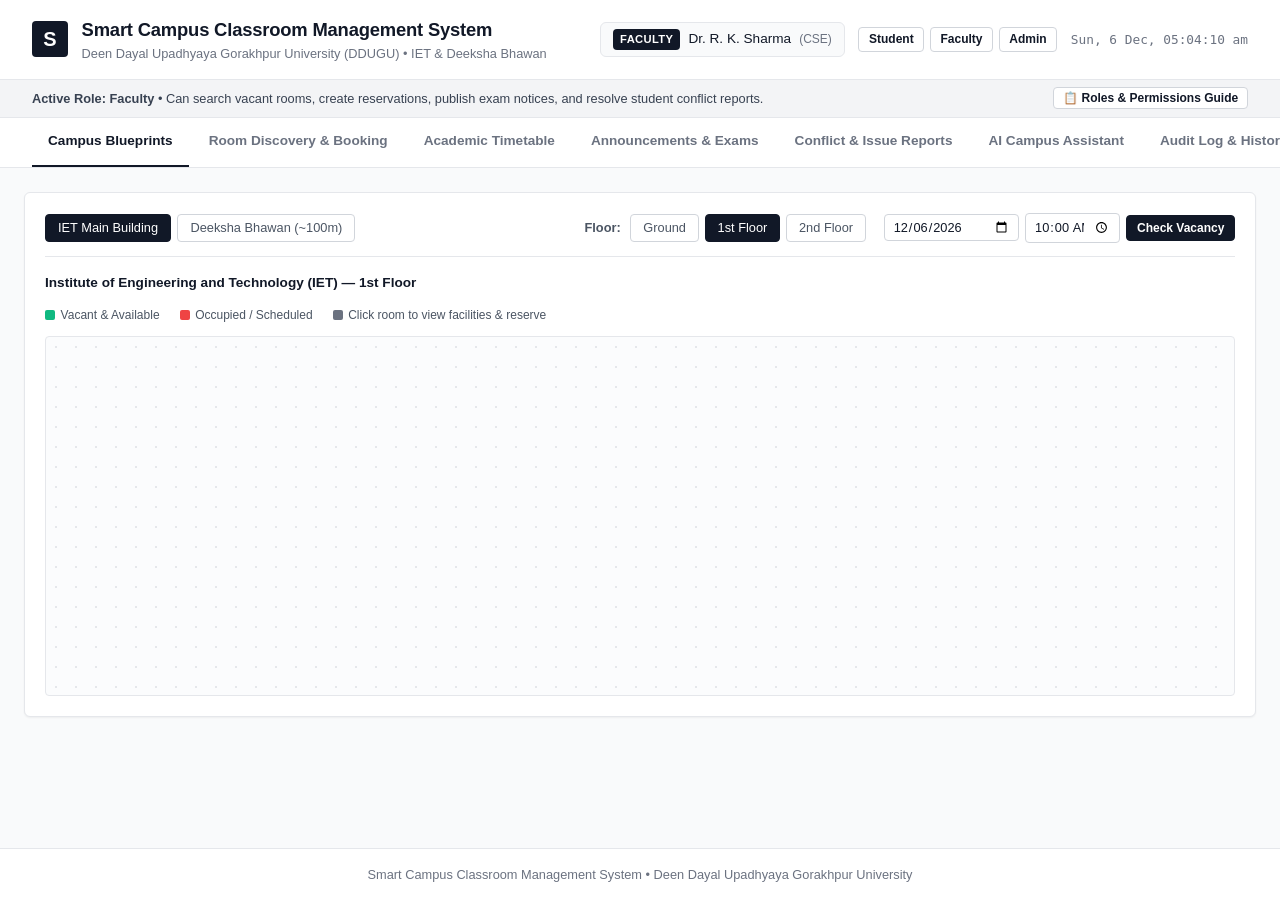
==== commit af3be04a: "feat: add interactive in-app Role Permissions & Governance Guide with active role banner and matrix " ====
--- a/static/index.html
+++ b/static/index.html
@@ -35,6 +35,18 @@
     </div>
   </header>
 
+  <!-- Active Role & Permissions Context Bar -->
+  <div id="role-context-bar" style="background:#f3f4f6; border-bottom:1px solid #e5e7eb; padding:0.45rem 2rem; font-size:0.8rem; color:#374151;">
+    <div style="max-width:1400px; margin:0 auto; display:flex; justify-content:space-between; align-items:center; flex-wrap:wrap; gap:0.5rem;">
+      <div id="role-context-text">
+        <strong>Active Role: Faculty</strong> &bull; Can search vacant rooms, create reservations, publish exam notices, and resolve student conflict reports.
+      </div>
+      <button class="btn btn-sm btn-secondary" onclick="openRolesModal()" style="padding:0.2rem 0.55rem; font-size:0.75rem;">
+        📋 Roles & Permissions Guide
+      </button>
+    </div>
+  </div>
+
   <!-- Navigation Tabs -->
   <nav class="nav-tabs">
     <div class="nav-tab active" data-tab="tab-blueprints">Campus Blueprints</div>
@@ -44,6 +56,7 @@
     <div class="nav-tab" data-tab="tab-reports">Conflict & Issue Reports</div>
     <div class="nav-tab" data-tab="tab-ai">AI Campus Assistant</div>
     <div class="nav-tab" data-tab="tab-audit">Audit Log & History</div>
+    <div class="nav-tab" data-tab="tab-roles">Roles & Permissions</div>
   </nav>
 
   <!-- Main Container -->
@@ -549,6 +562,198 @@
       </div>
     </div>
 
+    <!-- ==================== TAB 8: ROLES & PERMISSIONS MATRIX ==================== -->
+    <div id="tab-roles" class="tab-pane">
+      <div style="margin-bottom:1.25rem;">
+        <h3 style="font-size:1.1rem; font-weight:700; color:#111827;">Role-Based Access Control (RBAC) & Governance Matrix</h3>
+        <p style="font-size:0.85rem; color:#4b5563; margin-top:0.25rem;">
+          Detailed breakdown of what each user role (Student, Faculty, System Administrator) can and cannot do across DDUGU IET & Deeksha Bhawan.
+        </p>
+      </div>
+
+      <!-- 3 Roles Persona Cards -->
+      <div class="grid-3" style="margin-bottom:1.5rem;">
+        
+        <!-- Student Card -->
+        <div class="card" style="border-top:3px solid #4b5563;">
+          <div class="card-header" style="margin-bottom:0.75rem;">
+            <div>
+              <span class="role-pill role-student" style="font-size:0.65rem;">STUDENT ROLE</span>
+              <h4 style="font-size:1rem; font-weight:700; color:#111827; margin-top:0.25rem;">🎓 Student Persona</h4>
+            </div>
+            <button class="btn btn-sm btn-secondary" onclick="loginAs('student')">Activate</button>
+          </div>
+          <div style="font-size:0.8rem; color:#374151;">
+            <div style="font-weight:600; color:#111827; margin-bottom:0.35rem;">What Students CAN do:</div>
+            <ul style="padding-left:1.2rem; margin-bottom:0.75rem; line-height:1.5;">
+              <li>View live 2D floor plans & room occupancy states.</li>
+              <li>View branch timetable (CSE, AI ML, ECE, ME, IT).</li>
+              <li>Download timetable in CSV / JSON format.</li>
+              <li>Read urgent minor examination & room notices.</li>
+              <li>File conflict / grievance reports on schedule clashes.</li>
+              <li>Ask AI Assistant for schedule & vacancy queries.</li>
+            </ul>
+            <div style="font-weight:600; color:#b91c1c; margin-bottom:0.35rem;">Restrictions (Safety Boundary):</div>
+            <ul style="padding-left:1.2rem; color:#6b7280; line-height:1.4;">
+              <li>Cannot book or reserve rooms.</li>
+              <li>Cannot reschedule or cancel official bookings.</li>
+              <li>Cannot alter official bulletins or audit logs.</li>
+            </ul>
+            <div style="margin-top:0.75rem; padding-top:0.5rem; border-top:1px solid #f3f4f6; font-size:0.75rem; color:#6b7280;">
+              Demo Account: <code>student.cse@ddugu.ac.in</code> / <code>student123</code>
+            </div>
+          </div>
+        </div>
+
+        <!-- Faculty Card -->
+        <div class="card" style="border-top:3px solid #111827;">
+          <div class="card-header" style="margin-bottom:0.75rem;">
+            <div>
+              <span class="role-pill role-faculty" style="font-size:0.65rem;">FACULTY ROLE</span>
+              <h4 style="font-size:1rem; font-weight:700; color:#111827; margin-top:0.25rem;">👨‍🏫 Faculty Persona</h4>
+            </div>
+            <button class="btn btn-sm btn-primary" onclick="loginAs('faculty')">Activate</button>
+          </div>
+          <div style="font-size:0.8rem; color:#374151;">
+            <div style="font-weight:600; color:#111827; margin-bottom:0.35rem;">What Faculty CAN do:</div>
+            <ul style="padding-left:1.2rem; margin-bottom:0.75rem; line-height:1.5;">
+              <li>Search vacancy with capacity & equipment filters.</li>
+              <li>Book rooms for Extra Classes, Minor Exams, Labs & Seminars.</li>
+              <li>Automatic Conflict Blocker & Smart Alternative Suggestions.</li>
+              <li>Reschedule & cancel their OWN reservations.</li>
+              <li>Publish official academic notices & urgent exam alerts.</li>
+              <li>Review & resolve student grievance reports with remarks.</li>
+            </ul>
+            <div style="font-weight:600; color:#b91c1c; margin-bottom:0.35rem;">Restrictions (Departmental Integrity):</div>
+            <ul style="padding-left:1.2rem; color:#6b7280; line-height:1.4;">
+              <li>Cannot cancel or reschedule another faculty's booking.</li>
+              <li>Cannot delete immutable system audit logs.</li>
+            </ul>
+            <div style="margin-top:0.75rem; padding-top:0.5rem; border-top:1px solid #f3f4f6; font-size:0.75rem; color:#6b7280;">
+              Demo Account: <code>prof.sharma@ddugu.ac.in</code> / <code>faculty123</code>
+            </div>
+          </div>
+        </div>
+
+        <!-- System Administrator Card -->
+        <div class="card" style="border-top:3px solid #000000;">
+          <div class="card-header" style="margin-bottom:0.75rem;">
+            <div>
+              <span class="role-pill role-admin" style="font-size:0.65rem;">SYSTEM ADMIN</span>
+              <h4 style="font-size:1rem; font-weight:700; color:#111827; margin-top:0.25rem;">🛡️ Administrator Persona</h4>
+            </div>
+            <button class="btn btn-sm btn-secondary" onclick="loginAs('admin')">Activate</button>
+          </div>
+          <div style="font-size:0.8rem; color:#374151;">
+            <div style="font-weight:600; color:#111827; margin-bottom:0.35rem;">What System Admins CAN do:</div>
+            <ul style="padding-left:1.2rem; margin-bottom:0.75rem; line-height:1.5;">
+              <li>Campus-wide override: cancel/reschedule ANY booking.</li>
+              <li>Access full chronological immutable Audit Trail.</li>
+              <li>Manage room capacities, permitted uses, & facilities.</li>
+              <li>Moderate, publish, and delete official notices.</li>
+              <li>Resolve or dismiss all student conflict reports.</li>
+              <li>Inspect registered users across all branches.</li>
+            </ul>
+            <div style="font-weight:600; color:#111827; margin-bottom:0.35rem;">Governance Responsibility:</div>
+            <ul style="padding-left:1.2rem; color:#6b7280; line-height:1.4;">
+              <li>Maintains campus schedule coordination & resolves disputes.</li>
+            </ul>
+            <div style="margin-top:0.75rem; padding-top:0.5rem; border-top:1px solid #f3f4f6; font-size:0.75rem; color:#6b7280;">
+              Demo Account: <code>admin@ddugu.ac.in</code> / <code>admin123</code>
+            </div>
+          </div>
+        </div>
+
+      </div>
+
+      <!-- Comparison Matrix Table -->
+      <div class="card" style="margin-bottom:1.5rem;">
+        <div class="card-header">
+          <h4 class="card-title">Detailed Permissions Matrix</h4>
+        </div>
+        <div class="table-responsive">
+          <table>
+            <thead>
+              <tr>
+                <th>Operation / Capability</th>
+                <th style="text-align:center; width:120px;">Student</th>
+                <th style="text-align:center; width:120px;">Faculty</th>
+                <th style="text-align:center; width:120px;">Administrator</th>
+              </tr>
+            </thead>
+            <tbody>
+              <tr>
+                <td><strong>View 2D Campus Blueprints & Live Vacancy</strong></td>
+                <td style="text-align:center; color:#047857;">✓ Allowed</td>
+                <td style="text-align:center; color:#047857;">✓ Allowed</td>
+                <td style="text-align:center; color:#047857;">✓ Allowed</td>
+              </tr>
+              <tr>
+                <td><strong>Query Academic Timetable & Export CSV/JSON</strong></td>
+                <td style="text-align:center; color:#047857;">✓ Allowed</td>
+                <td style="text-align:center; color:#047857;">✓ Allowed</td>
+                <td style="text-align:center; color:#047857;">✓ Allowed</td>
+              </tr>
+              <tr>
+                <td><strong>Read Examination Bulletins & Room Allocations</strong></td>
+                <td style="text-align:center; color:#047857;">✓ Allowed</td>
+                <td style="text-align:center; color:#047857;">✓ Allowed</td>
+                <td style="text-align:center; color:#047857;">✓ Allowed</td>
+              </tr>
+              <tr>
+                <td><strong>Submit Conflict & Grievance Reports</strong></td>
+                <td style="text-align:center; color:#047857;">✓ Allowed</td>
+                <td style="text-align:center; color:#047857;">✓ Allowed</td>
+                <td style="text-align:center; color:#047857;">✓ Allowed</td>
+              </tr>
+              <tr>
+                <td><strong>Book Classrooms & Laboratories</strong></td>
+                <td style="text-align:center; color:#b91c1c;">✕ Prohibited</td>
+                <td style="text-align:center; color:#047857;">✓ Allowed</td>
+                <td style="text-align:center; color:#047857;">✓ Allowed</td>
+              </tr>
+              <tr>
+                <td><strong>Reschedule / Cancel Own Reservations</strong></td>
+                <td style="text-align:center; color:#b91c1c;">✕ Prohibited</td>
+                <td style="text-align:center; color:#047857;">✓ Allowed</td>
+                <td style="text-align:center; color:#047857;">✓ Allowed</td>
+              </tr>
+              <tr>
+                <td><strong>Override / Cancel ANY Other Professor's Booking</strong></td>
+                <td style="text-align:center; color:#b91c1c;">✕ Prohibited</td>
+                <td style="text-align:center; color:#b91c1c;">✕ Prohibited</td>
+                <td style="text-align:center; color:#047857;">✓ Admin Only</td>
+              </tr>
+              <tr>
+                <td><strong>Publish Campus Bulletins & Exam Notices</strong></td>
+                <td style="text-align:center; color:#b91c1c;">✕ Prohibited</td>
+                <td style="text-align:center; color:#047857;">✓ Allowed</td>
+                <td style="text-align:center; color:#047857;">✓ Allowed</td>
+              </tr>
+              <tr>
+                <td><strong>Delete Academic Notices</strong></td>
+                <td style="text-align:center; color:#b91c1c;">✕ Prohibited</td>
+                <td style="text-align:center; color:#b91c1c;">✕ Prohibited</td>
+                <td style="text-align:center; color:#047857;">✓ Admin Only</td>
+              </tr>
+              <tr>
+                <td><strong>Resolve Student Grievances with Staff Notes</strong></td>
+                <td style="text-align:center; color:#b91c1c;">✕ Prohibited</td>
+                <td style="text-align:center; color:#047857;">✓ Allowed</td>
+                <td style="text-align:center; color:#047857;">✓ Allowed</td>
+              </tr>
+              <tr>
+                <td><strong>View Chronological Audit Trail & History</strong></td>
+                <td style="text-align:center; color:#b91c1c;">✕ Prohibited</td>
+                <td style="text-align:center; color:#047857;">✓ Allowed</td>
+                <td style="text-align:center; color:#047857;">✓ Allowed</td>
+              </tr>
+            </tbody>
+          </table>
+        </div>
+      </div>
+    </div>
+
   </main>
 
   <!-- Room Details & Schedule Modal -->
@@ -593,6 +798,64 @@
     </div>
   </div>
 
+  <!-- Roles & Permissions Quick Guide Modal -->
+  <div id="roles-modal" class="modal">
+    <div class="modal-content" style="max-width:700px;">
+      <div class="modal-header">
+        <h3 style="font-size:1.05rem; font-weight:700; color:#111827;">📋 Roles & Permissions Guide</h3>
+        <button class="modal-close" onclick="closeRolesModal()">&times;</button>
+      </div>
+      
+      <p style="font-size:0.8rem; color:#4b5563; margin-bottom:1rem;">
+        SCCS uses Role-Based Access Control (RBAC) to ensure security, prevent scheduling overlaps, and avoid examination miscommunication.
+      </p>
+
+      <div style="display:flex; flex-direction:column; gap:0.75rem; margin-bottom:1.25rem;">
+        <!-- Student -->
+        <div style="background:#f9fafb; border:1px solid #e5e7eb; border-radius:4px; padding:0.75rem;">
+          <div style="display:flex; justify-content:space-between; align-items:center; margin-bottom:0.25rem;">
+            <strong style="font-size:0.85rem; color:#111827;">🎓 Student Role</strong>
+            <button class="btn btn-sm btn-secondary" onclick="loginAs('student'); closeRolesModal();">Switch to Student</button>
+          </div>
+          <div style="font-size:0.75rem; color:#4b5563; line-height:1.4;">
+            <strong>Allowed:</strong> Live 2D vacancy blueprints, branch timetable, download CSV, read exam notices, submit conflict reports.<br/>
+            <strong>Prohibited:</strong> Cannot book, reschedule, or cancel rooms.
+          </div>
+        </div>
+
+        <!-- Faculty -->
+        <div style="background:#ffffff; border:1.5px solid #111827; border-radius:4px; padding:0.75rem;">
+          <div style="display:flex; justify-content:space-between; align-items:center; margin-bottom:0.25rem;">
+            <strong style="font-size:0.85rem; color:#111827;">👨‍🏫 Faculty Role</strong>
+            <button class="btn btn-sm btn-primary" onclick="loginAs('faculty'); closeRolesModal();">Switch to Faculty</button>
+          </div>
+          <div style="font-size:0.75rem; color:#4b5563; line-height:1.4;">
+            <strong>Allowed:</strong> Search rooms, book extra lectures / minor exams / labs, conflict blocker & alternatives, reschedule/cancel OWN bookings, post notices, resolve student reports.<br/>
+            <strong>Prohibited:</strong> Cannot cancel other faculties' reservations.
+          </div>
+        </div>
+
+        <!-- Admin -->
+        <div style="background:#f9fafb; border:1px solid #e5e7eb; border-radius:4px; padding:0.75rem;">
+          <div style="display:flex; justify-content:space-between; align-items:center; margin-bottom:0.25rem;">
+            <strong style="font-size:0.85rem; color:#111827;">🛡️ System Administrator</strong>
+            <button class="btn btn-sm btn-secondary" onclick="loginAs('admin'); closeRolesModal();">Switch to Admin</button>
+          </div>
+          <div style="font-size:0.75rem; color:#4b5563; line-height:1.4;">
+            <strong>Allowed:</strong> Campus-wide overrides, override ANY reservation, full audit trail access, manage room capacities, moderate notices, resolve grievances.
+          </div>
+        </div>
+      </div>
+
+      <div style="display:flex; justify-content:space-between; align-items:center;">
+        <button class="btn btn-sm btn-secondary" onclick="closeRolesModal(); switchTab('tab-roles');">
+          Open Full Permissions Matrix Tab
+        </button>
+        <button class="btn btn-sm btn-primary" onclick="closeRolesModal()">Close</button>
+      </div>
+    </div>
+  </div>
+
   <!-- Footer -->
   <footer class="footer">
     <p>Smart Campus Classroom Management System &bull; Deen Dayal Upadhyaya Gorakhpur University</p>
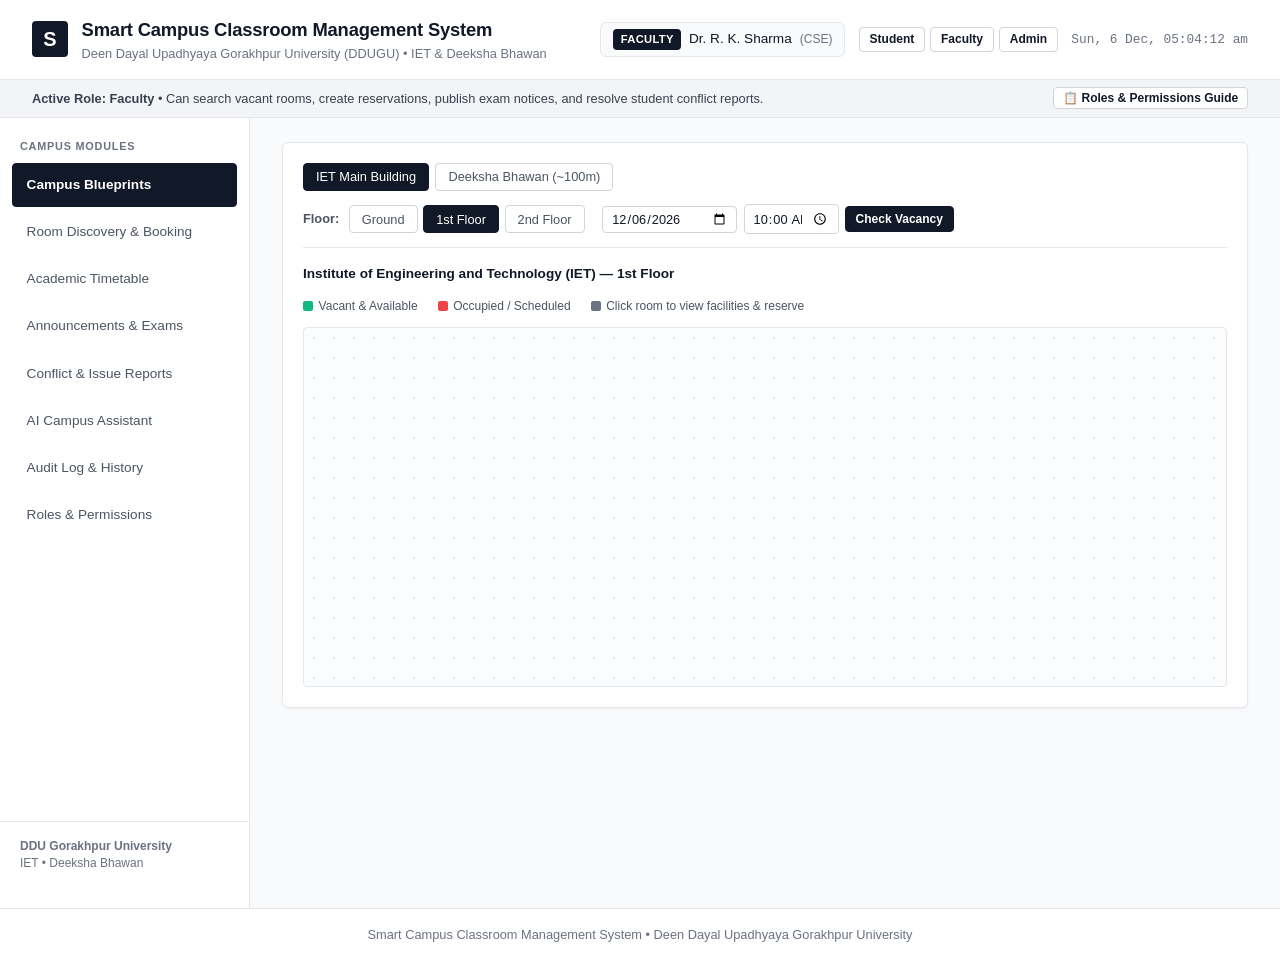
==== commit 89c4de2e: "style: convert navigation tabs to left sidebar layout" ====
--- a/static/index.html
+++ b/static/index.html
@@ -47,20 +47,32 @@
     </div>
   </div>
 
-  <!-- Navigation Tabs -->
-  <nav class="nav-tabs">
-    <div class="nav-tab active" data-tab="tab-blueprints">Campus Blueprints</div>
-    <div class="nav-tab" data-tab="tab-booking">Room Discovery & Booking</div>
-    <div class="nav-tab" data-tab="tab-timetable">Academic Timetable</div>
-    <div class="nav-tab" data-tab="tab-notices">Announcements & Exams</div>
-    <div class="nav-tab" data-tab="tab-reports">Conflict & Issue Reports</div>
-    <div class="nav-tab" data-tab="tab-ai">AI Campus Assistant</div>
-    <div class="nav-tab" data-tab="tab-audit">Audit Log & History</div>
-    <div class="nav-tab" data-tab="tab-roles">Roles & Permissions</div>
-  </nav>
-
-  <!-- Main Container -->
-  <main class="container">
+  <!-- App Layout with Left Sidebar -->
+  <div class="app-layout">
+    <!-- Left Navigation Sidebar -->
+    <aside class="sidebar">
+      <div class="sidebar-heading">CAMPUS MODULES</div>
+      <nav class="nav-tabs">
+        <div class="nav-tab active" data-tab="tab-blueprints">Campus Blueprints</div>
+        <div class="nav-tab" data-tab="tab-booking">Room Discovery & Booking</div>
+        <div class="nav-tab" data-tab="tab-timetable">Academic Timetable</div>
+        <div class="nav-tab" data-tab="tab-notices">Announcements & Exams</div>
+        <div class="nav-tab" data-tab="tab-reports">Conflict & Issue Reports</div>
+        <div class="nav-tab" data-tab="tab-ai">AI Campus Assistant</div>
+        <div class="nav-tab" data-tab="tab-audit">Audit Log & History</div>
+        <div class="nav-tab" data-tab="tab-roles">Roles & Permissions</div>
+      </nav>
+      <div class="sidebar-footer">
+        <div style="font-size:0.75rem; color:#6b7280; line-height:1.4;">
+          <strong>DDU Gorakhpur University</strong><br/>
+          IET &bull; Deeksha Bhawan
+        </div>
+      </div>
+    </aside>
+
+    <!-- Main Content on the Right -->
+    <main class="main-content">
+      <div class="container">
 
     <!-- ==================== TAB 1: BLUEPRINTS ==================== -->
     <div id="tab-blueprints" class="tab-pane active">
@@ -754,7 +766,9 @@
       </div>
     </div>
 
-  </main>
+      </div>
+    </main>
+  </div>
 
   <!-- Room Details & Schedule Modal -->
   <div id="room-modal" class="modal">
--- a/static/css/style.css
+++ b/static/css/style.css
@@ -139,51 +139,116 @@
   font-family: ui-monospace, SFMono-Regular, Menlo, Monaco, Consolas, monospace;
 }
 
-/* ==================== NAVIGATION TABS ==================== */
+/* ==================== APP LAYOUT & LEFT SIDEBAR ==================== */
+.app-layout {
+  display: flex;
+  flex: 1;
+  min-height: calc(100vh - 110px);
+}
+
+.sidebar {
+  width: 250px;
+  background: var(--bg-main);
+  border-right: 1px solid var(--border-main);
+  display: flex;
+  flex-direction: column;
+  flex-shrink: 0;
+  padding: 1.25rem 0;
+}
+
+.sidebar-heading {
+  font-size: 0.68rem;
+  font-weight: 700;
+  letter-spacing: 0.07em;
+  color: var(--text-muted);
+  padding: 0 1.25rem 0.6rem 1.25rem;
+}
+
 .nav-tabs {
   display: flex;
-  background: var(--bg-main);
-  border-bottom: 1px solid var(--border-main);
-  padding: 0 2rem;
-  overflow-x: auto;
+  flex-direction: column;
   gap: 0.25rem;
-  max-width: 1400px;
+  padding: 0 0.75rem;
+  width: 100%;
+  border-bottom: none;
+}
+
+.nav-tab {
+  padding: 0.65rem 0.85rem;
+  font-weight: 500;
+  font-size: 0.85rem;
+  color: var(--text-secondary);
+  border-radius: var(--radius-sm);
+  cursor: pointer;
+  border: 1px solid transparent;
+  display: flex;
+  align-items: center;
+  gap: 0.5rem;
+  transition: all 0.15s ease;
+  width: 100%;
+}
+
+.nav-tab:hover {
+  background-color: var(--bg-muted);
+  color: var(--text-main);
+}
+
+.nav-tab.active {
+  background-color: var(--primary);
+  color: var(--text-inverse);
+  font-weight: 600;
+  border-color: var(--primary);
+}
+
+.sidebar-footer {
+  margin-top: auto;
+  padding: 1rem 1.25rem;
+  border-top: 1px solid var(--border-main);
+}
+
+.main-content {
+  flex: 1;
+  min-width: 0;
+  background-color: var(--bg-subtle);
+  overflow-y: auto;
+  padding: 1.5rem 2rem;
+}
+
+/* ==================== MAIN CONTAINER & CONTENT PANES ==================== */
+.container {
+  max-width: 1250px;
+  width: 100%;
   margin: 0 auto;
-  width: 100%;
-}
-
-.nav-tab {
-  padding: 0.85rem 1rem;
-  font-weight: 600;
-  font-size: 0.85rem;
-  color: var(--text-muted);
-  cursor: pointer;
-  border-bottom: 2px solid transparent;
-  display: flex;
-  align-items: center;
-  gap: 0.4rem;
-  white-space: nowrap;
-  transition: all 0.15s ease;
-}
-
-.nav-tab:hover {
-  color: var(--text-main);
-  background-color: var(--bg-subtle);
-}
-
-.nav-tab.active {
-  color: var(--text-main);
-  border-bottom-color: var(--text-main);
-  background-color: transparent;
-}
-
-/* ==================== MAIN CONTAINER & LAYOUT ==================== */
-.container {
-  max-width: 1400px;
-  width: 100%;
-  margin: 1.5rem auto;
-  padding: 0 1.5rem;
+  padding: 0;
   flex: 1;
+}
+
+@media (max-width: 900px) {
+  .app-layout {
+    flex-direction: column;
+  }
+  .sidebar {
+    width: 100%;
+    border-right: none;
+    border-bottom: 1px solid var(--border-main);
+    padding: 0.5rem 0;
+  }
+  .sidebar-heading, .sidebar-footer {
+    display: none;
+  }
+  .nav-tabs {
+    flex-direction: row;
+    overflow-x: auto;
+    padding: 0 1rem;
+    gap: 0.35rem;
+  }
+  .nav-tab {
+    white-space: nowrap;
+    width: auto;
+  }
+  .main-content {
+    padding: 1rem;
+  }
 }
 
 .tab-pane {
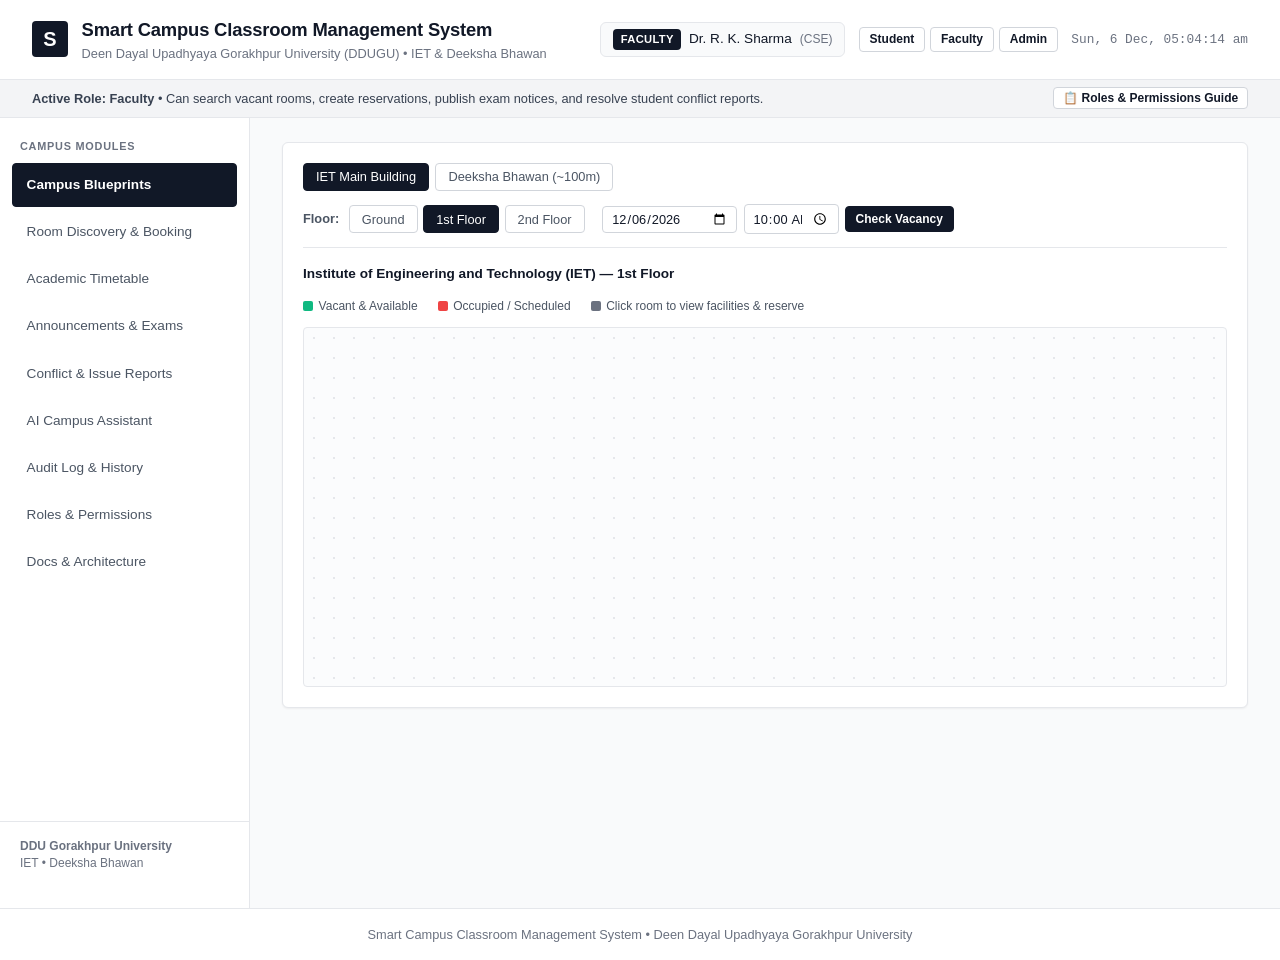
==== commit d16ecf4c: "feat(ui): add Docs & Architecture tab to sidebar navigation" ====
--- a/static/index.html
+++ b/static/index.html
@@ -61,6 +61,7 @@
         <div class="nav-tab" data-tab="tab-ai">AI Campus Assistant</div>
         <div class="nav-tab" data-tab="tab-audit">Audit Log & History</div>
         <div class="nav-tab" data-tab="tab-roles">Roles & Permissions</div>
+        <div class="nav-tab" data-tab="tab-docs">Docs & Architecture</div>
       </nav>
       <div class="sidebar-footer">
         <div style="font-size:0.75rem; color:#6b7280; line-height:1.4;">
@@ -766,6 +767,312 @@
       </div>
     </div>
 
+    <!-- ==================== TAB 9: SYSTEM DOCS & ARCHITECTURE ==================== -->
+    <div id="tab-docs" class="tab-pane">
+      <!-- Overview Card -->
+      <div class="card" style="margin-bottom:1.5rem;">
+        <div class="card-header" style="border-bottom:1px solid #e5e7eb; padding-bottom:0.75rem;">
+          <div style="display:flex; justify-content:space-between; align-items:center; flex-wrap:wrap; gap:0.5rem;">
+            <div>
+              <h3 class="card-title" style="font-size:1.15rem; font-weight:700;">📖 System Documentation & Architectural Specification</h3>
+              <p style="font-size:0.8rem; color:#4b5563; margin-top:0.2rem;">
+                Smart Campus Classroom Management System (SCCS) &bull; Deen Dayal Upadhyaya Gorakhpur University (DDUGU)
+              </p>
+            </div>
+            <span class="badge" style="background:#111827; color:#ffffff; font-size:0.75rem; padding:0.35rem 0.65rem;">
+              v1.0.0 Production Architecture
+            </span>
+          </div>
+        </div>
+
+        <p style="font-size:0.85rem; color:#374151; line-height:1.6; margin-top:0.75rem;">
+          The SCCS was developed to eliminate scheduling collisions, double-booking incidents, and examination miscommunication across the 
+          <strong>Institute of Engineering & Technology (IET)</strong> (Ground, 1st, 2nd floors) and <strong>Deeksha Bhawan</strong> (~100m walking distance, 14 lecture halls) 
+          serving 6 engineering branches (CSE, AI ML, AI DS, ECE, ME, IT) across 4 academic years.
+        </p>
+      </div>
+
+      <!-- Problem Solved & Real-World Context -->
+      <div class="card" style="margin-bottom:1.5rem;">
+        <div class="card-header">
+          <h3 class="card-title" style="font-size:1rem; font-weight:700;">🎯 The Core Problem & Root-Cause Elimination</h3>
+        </div>
+        <div style="font-size:0.85rem; color:#374151; line-height:1.6;">
+          <div style="background:#f9fafb; border-left:3px solid #111827; padding:0.85rem 1rem; border-radius:0 4px 4px 0; margin-bottom:1rem;">
+            <strong>The Incident Solved:</strong> During the NSS Minor Examination, multiple faculties claimed Room G-01 and LH-04 simultaneously 
+            via uncoordinated paper notices and informal WhatsApp messages. Students arrived to find two concurrent exams scheduled in the same hall, 
+            forcing emergency relocations across the 100-meter corridor between IET and Deeksha Bhawan, causing severe delay and confusion.
+          </div>
+          <div style="display:grid; grid-template-columns: repeat(auto-fit, minmax(280px, 1fr)); gap:1rem;">
+            <div style="border:1px solid #e5e7eb; padding:0.85rem; border-radius:4px;">
+              <strong style="color:#111827; display:block; margin-bottom:0.35rem;">1. Mathematical Overlap Engine</strong>
+              <p style="font-size:0.8rem; color:#4b5563; margin:0;">
+                All reservation attempts run through an automated interval-intersection verification algorithm. Overlaps are blocked with HTTP 409 Conflict at the database level.
+              </p>
+            </div>
+            <div style="border:1px solid #e5e7eb; padding:0.85rem; border-radius:4px;">
+              <strong style="color:#111827; display:block; margin-bottom:0.35rem;">2. Distance-Aware Alternative Recommender</strong>
+              <p style="font-size:0.8rem; color:#4b5563; margin:0;">
+                When a room is occupied, the heuristic scoring algorithm penalizes Deeksha Bhawan by 15 points due to the 100m walking distance, prioritizing vacant rooms on the same floor first.
+              </p>
+            </div>
+            <div style="border:1px solid #e5e7eb; padding:0.85rem; border-radius:4px;">
+              <strong style="color:#111827; display:block; margin-bottom:0.35rem;">3. Synchronized Single Source of Truth</strong>
+              <p style="font-size:0.8rem; color:#4b5563; margin:0;">
+                Live 2D floor blueprints, branch timetables, CSV exports, official notices, and student grievance channels read from a unified, synchronized database with full audit logging.
+              </p>
+            </div>
+          </div>
+        </div>
+      </div>
+
+      <!-- Algorithmic Specifications -->
+      <div class="card" style="margin-bottom:1.5rem;">
+        <div class="card-header">
+          <h3 class="card-title" style="font-size:1rem; font-weight:700;">⚙️ Algorithmic Engine & Mathematical Formulations</h3>
+        </div>
+        <div style="display:grid; grid-template-columns: repeat(auto-fit, minmax(320px, 1fr)); gap:1.25rem; font-size:0.85rem;">
+          <!-- Interval Overlap -->
+          <div style="background:#f9fafb; border:1px solid #e5e7eb; padding:1rem; border-radius:4px;">
+            <h4 style="font-size:0.9rem; font-weight:700; color:#111827; margin-bottom:0.5rem;">A. Temporal Interval Overlap Detection</h4>
+            <p style="color:#4b5563; margin-bottom:0.75rem;">
+              Given an existing booking interval [S₁, E₁) and a requested booking interval [S₂, E₂) on date D:
+            </p>
+            <div style="background:#ffffff; border:1px solid #d1d5db; padding:0.6rem 0.8rem; border-radius:4px; font-family:monospace; font-size:0.8rem; margin-bottom:0.75rem; color:#111827;">
+              Conflict = (S1 &lt; E2) AND (S2 &lt; E1)<br/>
+              Equivalent: max(S1, S2) &lt; min(E1, E2)
+            </div>
+            <p style="font-size:0.78rem; color:#6b7280; line-height:1.4;">
+              If this evaluates to true for any non-cancelled reservation in the target room, the booking is rejected immediately and the heuristic recommendation pipeline is triggered.
+            </p>
+          </div>
+
+          <!-- Fit Scoring Formula -->
+          <div style="background:#f9fafb; border:1px solid #e5e7eb; padding:1rem; border-radius:4px;">
+            <h4 style="font-size:0.9rem; font-weight:700; color:#111827; margin-bottom:0.5rem;">B. Heuristic Alternative Room Fit Scoring</h4>
+            <p style="color:#4b5563; margin-bottom:0.75rem;">
+              Candidate rooms are ranked dynamically using a multi-factor fitness function normalized to [0, 100]:
+            </p>
+            <div style="background:#ffffff; border:1px solid #d1d5db; padding:0.6rem 0.8rem; border-radius:4px; font-family:monospace; font-size:0.78rem; margin-bottom:0.75rem; color:#111827;">
+              Fit Score = max(0, 100 - C_pen - D_pen + B_floor + B_smart)<br/><br/>
+              &bull; C_pen = (Room_Capacity - Students_Needed) &times; 1.5<br/>
+              &bull; D_pen = 15 pts if Deeksha Bhawan (~100m away)<br/>
+              &bull; B_floor = +10 pts if same floor as requested<br/>
+              &bull; B_smart = +15 pts if projector &amp; smartboard matched
+            </div>
+            <p style="font-size:0.78rem; color:#6b7280; line-height:1.4;">
+              Only rooms with adequate capacity (Capacity &ge; Students Needed) are evaluated, and results are returned sorted in descending score order.
+            </p>
+          </div>
+        </div>
+      </div>
+
+      <!-- Operational Flow Lifecycles -->
+      <div class="card" style="margin-bottom:1.5rem;">
+        <div class="card-header">
+          <h3 class="card-title" style="font-size:1rem; font-weight:700;">🔄 End-to-End Operational Workflows</h3>
+        </div>
+
+        <div style="display:flex; flex-direction:column; gap:1.25rem;">
+          <!-- Workflow 1 -->
+          <div style="border:1px solid #e5e7eb; border-radius:4px; padding:1rem;">
+            <div style="display:flex; align-items:center; gap:0.5rem; margin-bottom:0.5rem;">
+              <span style="background:#111827; color:#ffffff; font-size:0.75rem; font-weight:700; padding:0.15rem 0.5rem; border-radius:3px;">FLOW 1</span>
+              <strong style="font-size:0.9rem; color:#111827;">Faculty Room Reservation & Conflict Resolution</strong>
+            </div>
+            <ol style="font-size:0.8rem; color:#374151; padding-left:1.25rem; line-height:1.6;">
+              <li><strong>Search & Select:</strong> Faculty navigates to <em>Room Discovery & Booking</em>, inputs Date, Start/End Time, Branch, and Expected Capacity.</li>
+              <li><strong>Collision Evaluation:</strong> The backend queries existing bookings for that room and time window.</li>
+              <li><strong>Conflict Handling (if occupied):</strong> The system blocks the reservation, highlights the conflicting class/exam, and automatically calculates alternative available rooms scored by capacity and proximity.</li>
+              <li><strong>One-Click Booking:</strong> Faculty selects the recommended alternative, confirms with one click, and receives a confirmed booking record.</li>
+              <li><strong>Audit & Notification:</strong> The booking is recorded in the permanent audit trail and instantly reflected on the live 2D Blueprints and Academic Timetable.</li>
+            </ol>
+          </div>
+
+          <!-- Workflow 2 -->
+          <div style="border:1px solid #e5e7eb; border-radius:4px; padding:1rem;">
+            <div style="display:flex; align-items:center; gap:0.5rem; margin-bottom:0.5rem;">
+              <span style="background:#111827; color:#ffffff; font-size:0.75rem; font-weight:700; padding:0.15rem 0.5rem; border-radius:3px;">FLOW 2</span>
+              <strong style="font-size:0.9rem; color:#111827;">Student Conflict Reporting & Grievance Resolution</strong>
+            </div>
+            <ol style="font-size:0.8rem; color:#374151; padding-left:1.25rem; line-height:1.6;">
+              <li><strong>Discovery:</strong> A student arrives at a classroom and notices a clash, locked door, projector defect, or unscheduled exam.</li>
+              <li><strong>Submission:</strong> The student opens <em>Conflict & Issue Reports</em>, enters the room number, issue type (Double-booking, Facility, Exam clash), and a description.</li>
+              <li><strong>Triage:</strong> The issue immediately appears on the Faculty and Admin dashboards with an "Open" status pill.</li>
+              <li><strong>Staff Action:</strong> Faculty or Admin reviews the complaint, relocates the session if necessary, and marks the report "Resolved" with explanatory staff resolution notes.</li>
+              <li><strong>Transparency:</strong> All students can verify the resolution status and notes directly from their student dashboard.</li>
+            </ol>
+          </div>
+
+          <!-- Workflow 3 -->
+          <div style="border:1px solid #e5e7eb; border-radius:4px; padding:1rem;">
+            <div style="display:flex; align-items:center; gap:0.5rem; margin-bottom:0.5rem;">
+              <span style="background:#111827; color:#ffffff; font-size:0.75rem; font-weight:700; padding:0.15rem 0.5rem; border-radius:3px;">FLOW 3</span>
+              <strong style="font-size:0.9rem; color:#111827;">NSS Minor Exam Notice & Timetable Synchronization</strong>
+            </div>
+            <ol style="font-size:0.8rem; color:#374151; padding-left:1.25rem; line-height:1.6;">
+              <li><strong>Notice Broadcast:</strong> Faculty publishes an urgent Minor Examination announcement specifying Date, Time, Room, and Target Branch.</li>
+              <li><strong>High Priority Banner:</strong> The notice is flagged as "High" priority, pinning it to the top of the Announcements tab with a black outline badge.</li>
+              <li><strong>Timetable Integration:</strong> Students filter the Academic Timetable by their branch/year, seeing the newly reserved exam slot immediately.</li>
+              <li><strong>Offline Export:</strong> Students or CRs click <em>"Download CSV"</em> to get a portable spreadsheet of all branch examinations for offline reference.</li>
+            </ol>
+          </div>
+        </div>
+      </div>
+
+      <!-- Complete REST API Reference -->
+      <div class="card" style="margin-bottom:1.5rem;">
+        <div class="card-header">
+          <h3 class="card-title" style="font-size:1rem; font-weight:700;">📡 REST API Endpoints Specification</h3>
+        </div>
+        <div class="table-responsive">
+          <table>
+            <thead>
+              <tr>
+                <th>Method</th>
+                <th>Endpoint Route</th>
+                <th>Access Level</th>
+                <th>Input Parameters / Payload</th>
+                <th>Description</th>
+              </tr>
+            </thead>
+            <tbody style="font-size:0.8rem;">
+              <tr>
+                <td><span class="badge" style="background:#111827; color:#fff;">POST</span></td>
+                <td><code>/auth/login</code></td>
+                <td>Public</td>
+                <td><code>{ email, password }</code></td>
+                <td>Authenticates user and returns session Bearer token + role context.</td>
+              </tr>
+              <tr>
+                <td><span class="badge" style="background:#f3f4f6; color:#111827; border:1px solid #d1d5db;">GET</span></td>
+                <td><code>/rooms/blueprints</code></td>
+                <td>All (Student+)</td>
+                <td><code>building, floor, date, time</code></td>
+                <td>Returns live 2D vacancy grid status for IET floors &amp; Deeksha Bhawan.</td>
+              </tr>
+              <tr>
+                <td><span class="badge" style="background:#f3f4f6; color:#111827; border:1px solid #d1d5db;">GET</span></td>
+                <td><code>/rooms/availability</code></td>
+                <td>All (Student+)</td>
+                <td><code>date, start_time, end_time, capacity, type</code></td>
+                <td>Lists available rooms matching criteria, with smart alternatives if busy.</td>
+              </tr>
+              <tr>
+                <td><span class="badge" style="background:#111827; color:#fff;">POST</span></td>
+                <td><code>/bookings/reserve</code></td>
+                <td>Faculty / Admin</td>
+                <td><code>{ room_id, date, start_time, end_time, purpose, branch, year }</code></td>
+                <td>Atomic reservation. Enforces overlap prevention &amp; returns 409 if clashing.</td>
+              </tr>
+              <tr>
+                <td><span class="badge" style="background:#b91c1c; color:#fff;">DELETE</span></td>
+                <td><code>/bookings/{id}</code></td>
+                <td>Faculty (Own) / Admin</td>
+                <td><code>booking_id</code></td>
+                <td>Cancels booking. Faculty can cancel their own; Admin can cancel any.</td>
+              </tr>
+              <tr>
+                <td><span class="badge" style="background:#f3f4f6; color:#111827; border:1px solid #d1d5db;">GET</span></td>
+                <td><code>/schedule/view</code></td>
+                <td>All (Student+)</td>
+                <td><code>branch, year, date, format (json/csv)</code></td>
+                <td>Returns academic timetable or initiates CSV spreadsheet download.</td>
+              </tr>
+              <tr>
+                <td><span class="badge" style="background:#111827; color:#fff;">POST</span></td>
+                <td><code>/notices/publish</code></td>
+                <td>Faculty / Admin</td>
+                <td><code>{ title, content, target_branch, priority, expires_at }</code></td>
+                <td>Publishes official exam notices, advisories, and reschedule alerts.</td>
+              </tr>
+              <tr>
+                <td><span class="badge" style="background:#111827; color:#fff;">POST</span></td>
+                <td><code>/reports/submit</code></td>
+                <td>All (Student+)</td>
+                <td><code>{ room_id, report_type, description }</code></td>
+                <td>Logs classroom conflict, locked door, or facility malfunction complaint.</td>
+              </tr>
+              <tr>
+                <td><span class="badge" style="background:#111827; color:#fff;">PATCH</span></td>
+                <td><code>/reports/{id}/resolve</code></td>
+                <td>Faculty / Admin</td>
+                <td><code>{ resolution_notes, status }</code></td>
+                <td>Updates report status to Resolved with staff notes for student visibility.</td>
+              </tr>
+              <tr>
+                <td><span class="badge" style="background:#f3f4f6; color:#111827; border:1px solid #d1d5db;">GET</span></td>
+                <td><code>/audit/logs</code></td>
+                <td>Faculty / Admin</td>
+                <td><code>limit, offset</code></td>
+                <td>Returns chronological audit ledger of all booking actions, cancellations, and notices.</td>
+              </tr>
+              <tr>
+                <td><span class="badge" style="background:#111827; color:#fff;">POST</span></td>
+                <td><code>/ai/query</code></td>
+                <td>All (Student+)</td>
+                <td><code>{ query }</code></td>
+                <td>Heuristic Natural Language query engine for campus vacancy queries.</td>
+              </tr>
+            </tbody>
+          </table>
+        </div>
+      </div>
+
+      <!-- Deployment & DevOps Runbook -->
+      <div class="card">
+        <div class="card-header">
+          <h3 class="card-title" style="font-size:1rem; font-weight:700;">🚀 DevOps, Deployment & Local Runbook</h3>
+        </div>
+        <div style="font-size:0.85rem; color:#374151; line-height:1.6;">
+          <div style="display:grid; grid-template-columns: repeat(auto-fit, minmax(300px, 1fr)); gap:1.25rem;">
+            <!-- Run Locally -->
+            <div style="border:1px solid #e5e7eb; padding:1rem; border-radius:4px;">
+              <strong style="color:#111827; display:block; margin-bottom:0.5rem;">1. Run Locally (Python 3.10+)</strong>
+              <div style="background:#f9fafb; border:1px solid #d1d5db; padding:0.6rem; border-radius:4px; font-family:monospace; font-size:0.75rem; color:#111827; line-height:1.5;">
+                git clone https://github.com/ayushsrivastav9598-glitch/sccs.git<br/>
+                cd sccs<br/>
+                pip install -r requirements.txt<br/>
+                python -m uvicorn main:app --reload --port 8000
+              </div>
+              <p style="font-size:0.75rem; color:#6b7280; margin-top:0.5rem;">
+                Open <code>http://127.0.0.1:8000</code> in your browser. Database auto-initializes and seeds with sample data on startup.
+              </p>
+            </div>
+
+            <!-- Docker -->
+            <div style="border:1px solid #e5e7eb; padding:1rem; border-radius:4px;">
+              <strong style="color:#111827; display:block; margin-bottom:0.5rem;">2. Docker & Containerization</strong>
+              <div style="background:#f9fafb; border:1px solid #d1d5db; padding:0.6rem; border-radius:4px; font-family:monospace; font-size:0.75rem; color:#111827; line-height:1.5;">
+                docker build -t ddugu-sccs .<br/>
+                docker run -p 8000:8000 ddugu-sccs<br/>
+                # Or with Compose:<br/>
+                docker-compose up --build
+              </div>
+              <p style="font-size:0.75rem; color:#6b7280; margin-top:0.5rem;">
+                Production-ready multi-stage Dockerfile with non-root security user and automated health checks.
+              </p>
+            </div>
+
+            <!-- Cloud Deployment -->
+            <div style="border:1px solid #e5e7eb; padding:1rem; border-radius:4px;">
+              <strong style="color:#111827; display:block; margin-bottom:0.5rem;">3. Cloud Deployment (Render.com)</strong>
+              <p style="font-size:0.78rem; color:#4b5563; margin-bottom:0.5rem;">
+                Since SCCS requires a persistent Python/FastAPI backend with SQLite database write access, <strong>Render.com</strong> or Railway is ideal (not GitHub Pages, which is static-only).
+              </p>
+              <div style="background:#f9fafb; border:1px solid #d1d5db; padding:0.6rem; border-radius:4px; font-family:monospace; font-size:0.75rem; color:#111827; line-height:1.5;">
+                Build Command: pip install -r requirements.txt<br/>
+                Start Command: uvicorn main:app --host 0.0.0.0 --port $PORT
+              </div>
+              <p style="font-size:0.75rem; color:#6b7280; margin-top:0.5rem;">
+                Configured automatically via <code>render.yaml</code> in the repository root.
+              </p>
+            </div>
+          </div>
+        </div>
+      </div>
+    </div>
+
       </div>
     </main>
   </div>
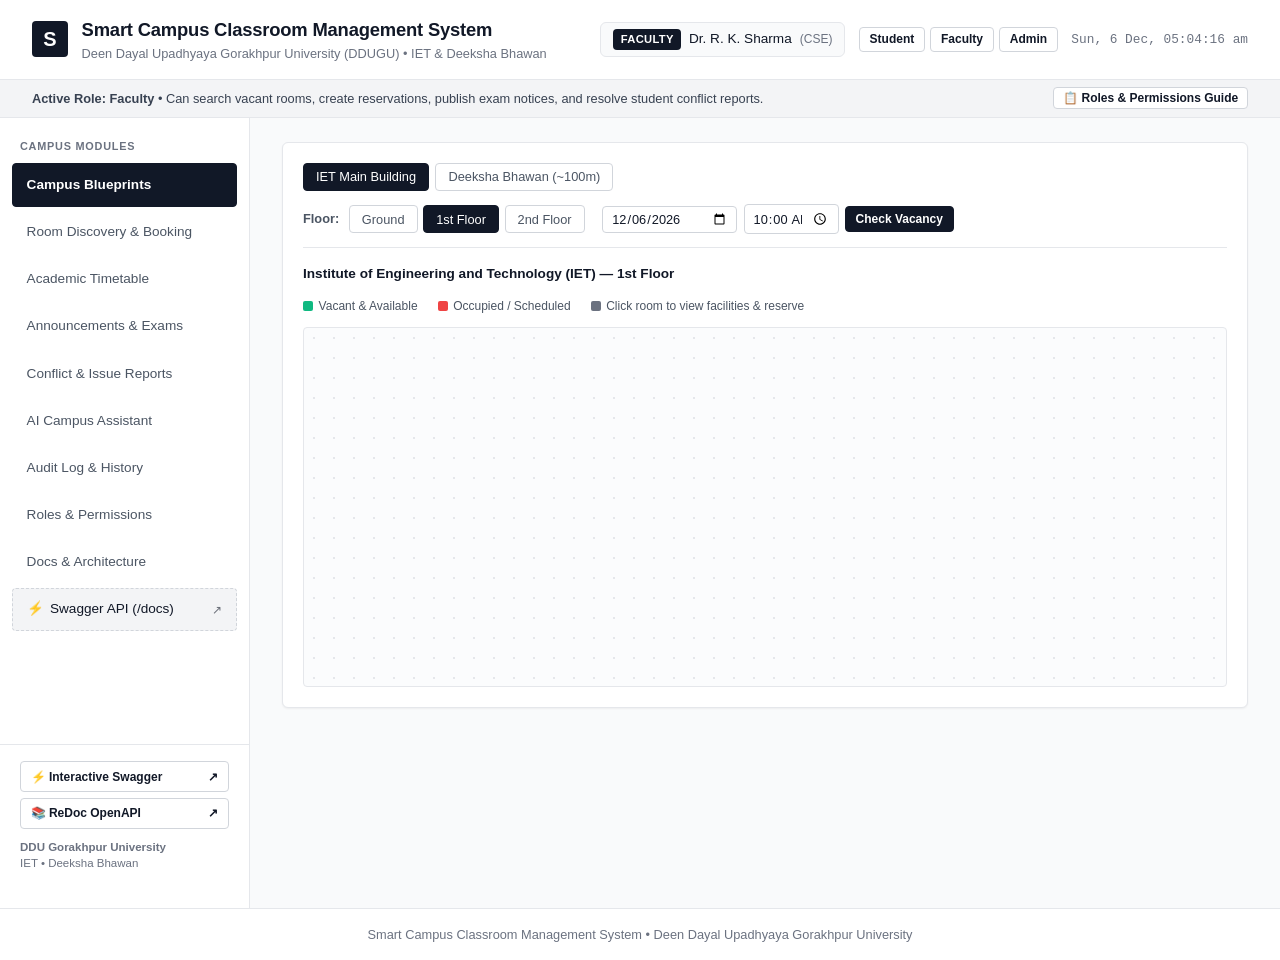
==== commit 51b3de00: "feat: enhance Swagger UI /docs metadata, add nav links, and improve mobile responsiveness" ====
--- a/static/index.html
+++ b/static/index.html
@@ -62,9 +62,26 @@
         <div class="nav-tab" data-tab="tab-audit">Audit Log & History</div>
         <div class="nav-tab" data-tab="tab-roles">Roles & Permissions</div>
         <div class="nav-tab" data-tab="tab-docs">Docs & Architecture</div>
+        <a href="/docs" target="_blank" class="nav-tab nav-tab-external" title="Open Interactive Swagger UI in new tab">
+          <span style="display:flex; align-items:center; gap:0.4rem;">
+            <span>⚡</span>
+            <span>Swagger API (/docs)</span>
+          </span>
+          <span style="font-size:0.75rem; opacity:0.6;">↗</span>
+        </a>
       </nav>
       <div class="sidebar-footer">
-        <div style="font-size:0.75rem; color:#6b7280; line-height:1.4;">
+        <div style="margin-bottom:0.65rem; display:flex; flex-direction:column; gap:0.35rem;">
+          <a href="/docs" target="_blank" class="btn btn-sm btn-secondary" style="display:flex; justify-content:space-between; align-items:center; width:100%; text-decoration:none; font-size:0.75rem; padding:0.35rem 0.6rem;">
+            <span>⚡ Interactive Swagger</span>
+            <span>↗</span>
+          </a>
+          <a href="/redoc" target="_blank" class="btn btn-sm btn-secondary" style="display:flex; justify-content:space-between; align-items:center; width:100%; text-decoration:none; font-size:0.75rem; padding:0.35rem 0.6rem;">
+            <span>📚 ReDoc OpenAPI</span>
+            <span>↗</span>
+          </a>
+        </div>
+        <div style="font-size:0.72rem; color:#6b7280; line-height:1.4;">
           <strong>DDU Gorakhpur University</strong><br/>
           IET &bull; Deeksha Bhawan
         </div>
@@ -792,6 +809,31 @@
         </p>
       </div>
 
+      <!-- Interactive Swagger API Live Card -->
+      <div class="card" style="margin-bottom:1.5rem; background:#ffffff; border:1.5px solid #111827;">
+        <div style="display:flex; justify-content:space-between; align-items:center; flex-wrap:wrap; gap:1rem;">
+          <div>
+            <div style="display:flex; align-items:center; gap:0.5rem; margin-bottom:0.25rem;">
+              <span class="badge" style="background:#111827; color:#fff; font-size:0.75rem;">LIVE OPENAPI</span>
+              <strong style="font-size:0.95rem; color:#111827;">Interactive Swagger UI & ReDoc Documentation</strong>
+            </div>
+            <p style="font-size:0.8rem; color:#4b5563; margin:0;">
+              FastAPI auto-generates comprehensive OpenAPI specifications for all 26 endpoints across 10 functional modules. Execute requests live in your browser.
+            </p>
+          </div>
+          <div style="display:flex; gap:0.5rem; flex-wrap:wrap;">
+            <a href="/docs" target="_blank" class="btn btn-primary btn-sm" style="text-decoration:none; display:inline-flex; align-items:center; gap:0.35rem;">
+              <span>⚡ Open Swagger UI (/docs)</span>
+              <span>↗</span>
+            </a>
+            <a href="/redoc" target="_blank" class="btn btn-secondary btn-sm" style="text-decoration:none; display:inline-flex; align-items:center; gap:0.35rem;">
+              <span>📚 Open ReDoc (/redoc)</span>
+              <span>↗</span>
+            </a>
+          </div>
+        </div>
+      </div>
+
       <!-- Problem Solved & Real-World Context -->
       <div class="card" style="margin-bottom:1.5rem;">
         <div class="card-header">
--- a/static/css/style.css
+++ b/static/css/style.css
@@ -226,12 +226,18 @@
 @media (max-width: 900px) {
   .app-layout {
     flex-direction: column;
+    min-height: auto;
   }
   .sidebar {
     width: 100%;
     border-right: none;
     border-bottom: 1px solid var(--border-main);
-    padding: 0.5rem 0;
+    padding: 0.4rem 0;
+    position: sticky;
+    top: 0;
+    z-index: 100;
+    background: var(--bg-main);
+    box-shadow: 0 1px 3px rgba(0, 0, 0, 0.03);
   }
   .sidebar-heading, .sidebar-footer {
     display: none;
@@ -239,15 +245,23 @@
   .nav-tabs {
     flex-direction: row;
     overflow-x: auto;
-    padding: 0 1rem;
+    -webkit-overflow-scrolling: touch;
+    padding: 0.25rem 0.75rem;
     gap: 0.35rem;
+    scrollbar-width: none;
+  }
+  .nav-tabs::-webkit-scrollbar {
+    display: none;
   }
   .nav-tab {
     white-space: nowrap;
     width: auto;
+    flex-shrink: 0;
+    padding: 0.45rem 0.75rem;
+    font-size: 0.8rem;
   }
   .main-content {
-    padding: 1rem;
+    padding: 1rem 0.75rem;
   }
 }
 
@@ -717,3 +731,224 @@
   text-align: center;
   margin-top: auto;
 }
+
+/* ==================== SIDEBAR EXTERNAL API LINK & FOOTER ==================== */
+.nav-tab-external {
+  text-decoration: none;
+  background-color: var(--bg-muted);
+  border: 1px dashed var(--border-dark);
+  color: var(--text-main);
+  display: flex;
+  justify-content: space-between;
+  align-items: center;
+}
+
+.nav-tab-external:hover {
+  background-color: var(--border-main);
+  color: #000000;
+  border-color: var(--primary);
+}
+
+.sidebar-api-links {
+  margin-bottom: 0.65rem;
+  display: flex;
+  flex-direction: column;
+  gap: 0.35rem;
+}
+
+.api-badge-btn {
+  display: flex;
+  justify-content: space-between;
+  align-items: center;
+  width: 100%;
+  text-decoration: none;
+  font-size: 0.75rem;
+  padding: 0.35rem 0.6rem;
+}
+
+.sidebar-uni-info {
+  font-size: 0.72rem;
+  color: var(--text-muted);
+  line-height: 1.4;
+}
+
+/* ==================== COMPREHENSIVE MOBILE RESPONSIVE STYLES ==================== */
+
+/* Standard Mobile Devices (<= 768px) */
+@media (max-width: 768px) {
+  .header {
+    padding: 0.75rem 1rem;
+  }
+
+  .header-top {
+    flex-direction: column;
+    align-items: flex-start;
+    gap: 0.65rem;
+  }
+
+  .brand {
+    width: 100%;
+  }
+
+  .brand-logo {
+    width: 32px;
+    height: 32px;
+    font-size: 1.1rem;
+  }
+
+  .brand-text h1 {
+    font-size: 0.98rem;
+    line-height: 1.25;
+  }
+
+  .brand-text p {
+    font-size: 0.72rem;
+  }
+
+  .header-actions {
+    width: 100%;
+    justify-content: space-between;
+    align-items: center;
+    gap: 0.5rem;
+  }
+
+  #live-clock {
+    display: none;
+  }
+
+  .user-badge {
+    padding: 0.25rem 0.5rem;
+    font-size: 0.78rem;
+  }
+
+  #role-context-bar {
+    padding: 0.4rem 1rem !important;
+    font-size: 0.75rem !important;
+  }
+
+  /* Blueprint Controls */
+  .blueprint-toolbar {
+    flex-direction: column;
+    align-items: stretch;
+    gap: 0.65rem;
+  }
+
+  .building-tab-btn {
+    flex: 1;
+    text-align: center;
+  }
+
+  .floor-selector {
+    width: 100%;
+    display: flex;
+    justify-content: space-between;
+  }
+
+  .floor-selector .floor-btn {
+    flex: 1;
+    text-align: center;
+  }
+
+  .blueprint-canvas {
+    padding: 0.75rem;
+    gap: 0.5rem;
+  }
+
+  .room-node {
+    flex: 1 1 calc(50% - 0.5rem);
+    min-width: 130px;
+    padding: 0.6rem;
+  }
+
+  .room-node .code {
+    font-size: 0.88rem;
+  }
+
+  .room-node .meta {
+    font-size: 0.7rem;
+  }
+
+  /* Form Elements & Inputs on Mobile */
+  .form-control {
+    font-size: 16px !important; /* Prevents auto-zoom on iOS Safari */
+    min-height: 40px;
+  }
+
+  .btn {
+    min-height: 38px;
+  }
+
+  /* Tables */
+  .table-responsive {
+    -webkit-overflow-scrolling: touch;
+    margin-bottom: 0.85rem;
+  }
+
+  th, td {
+    padding: 0.5rem 0.6rem;
+    font-size: 0.78rem;
+  }
+
+  /* Cards */
+  .card {
+    padding: 1rem;
+    margin-bottom: 1rem;
+  }
+
+  .card-header {
+    margin-bottom: 0.75rem;
+    padding-bottom: 0.5rem;
+  }
+
+  /* Modals */
+  .modal {
+    padding: 0.5rem;
+  }
+
+  .modal-content {
+    width: 95vw;
+    max-height: 88vh;
+    padding: 1rem;
+  }
+
+  .alt-item {
+    flex-direction: column;
+    align-items: flex-start;
+    gap: 0.5rem;
+  }
+
+  .alt-item button {
+    width: 100%;
+  }
+
+  .footer {
+    padding: 1rem;
+    font-size: 0.75rem;
+  }
+}
+
+/* Small Handheld Phones (<= 480px) */
+@media (max-width: 480px) {
+  .header-actions {
+    flex-direction: column;
+    align-items: stretch;
+    gap: 0.5rem;
+  }
+
+  .user-badge {
+    justify-content: space-between;
+  }
+
+  .header-actions > div:nth-child(2) {
+    display: flex;
+    width: 100%;
+  }
+
+  .header-actions > div:nth-child(2) button {
+    flex: 1;
+  }
+
+  .room-node {
+    flex: 1 1 100%;
+  }
+}
